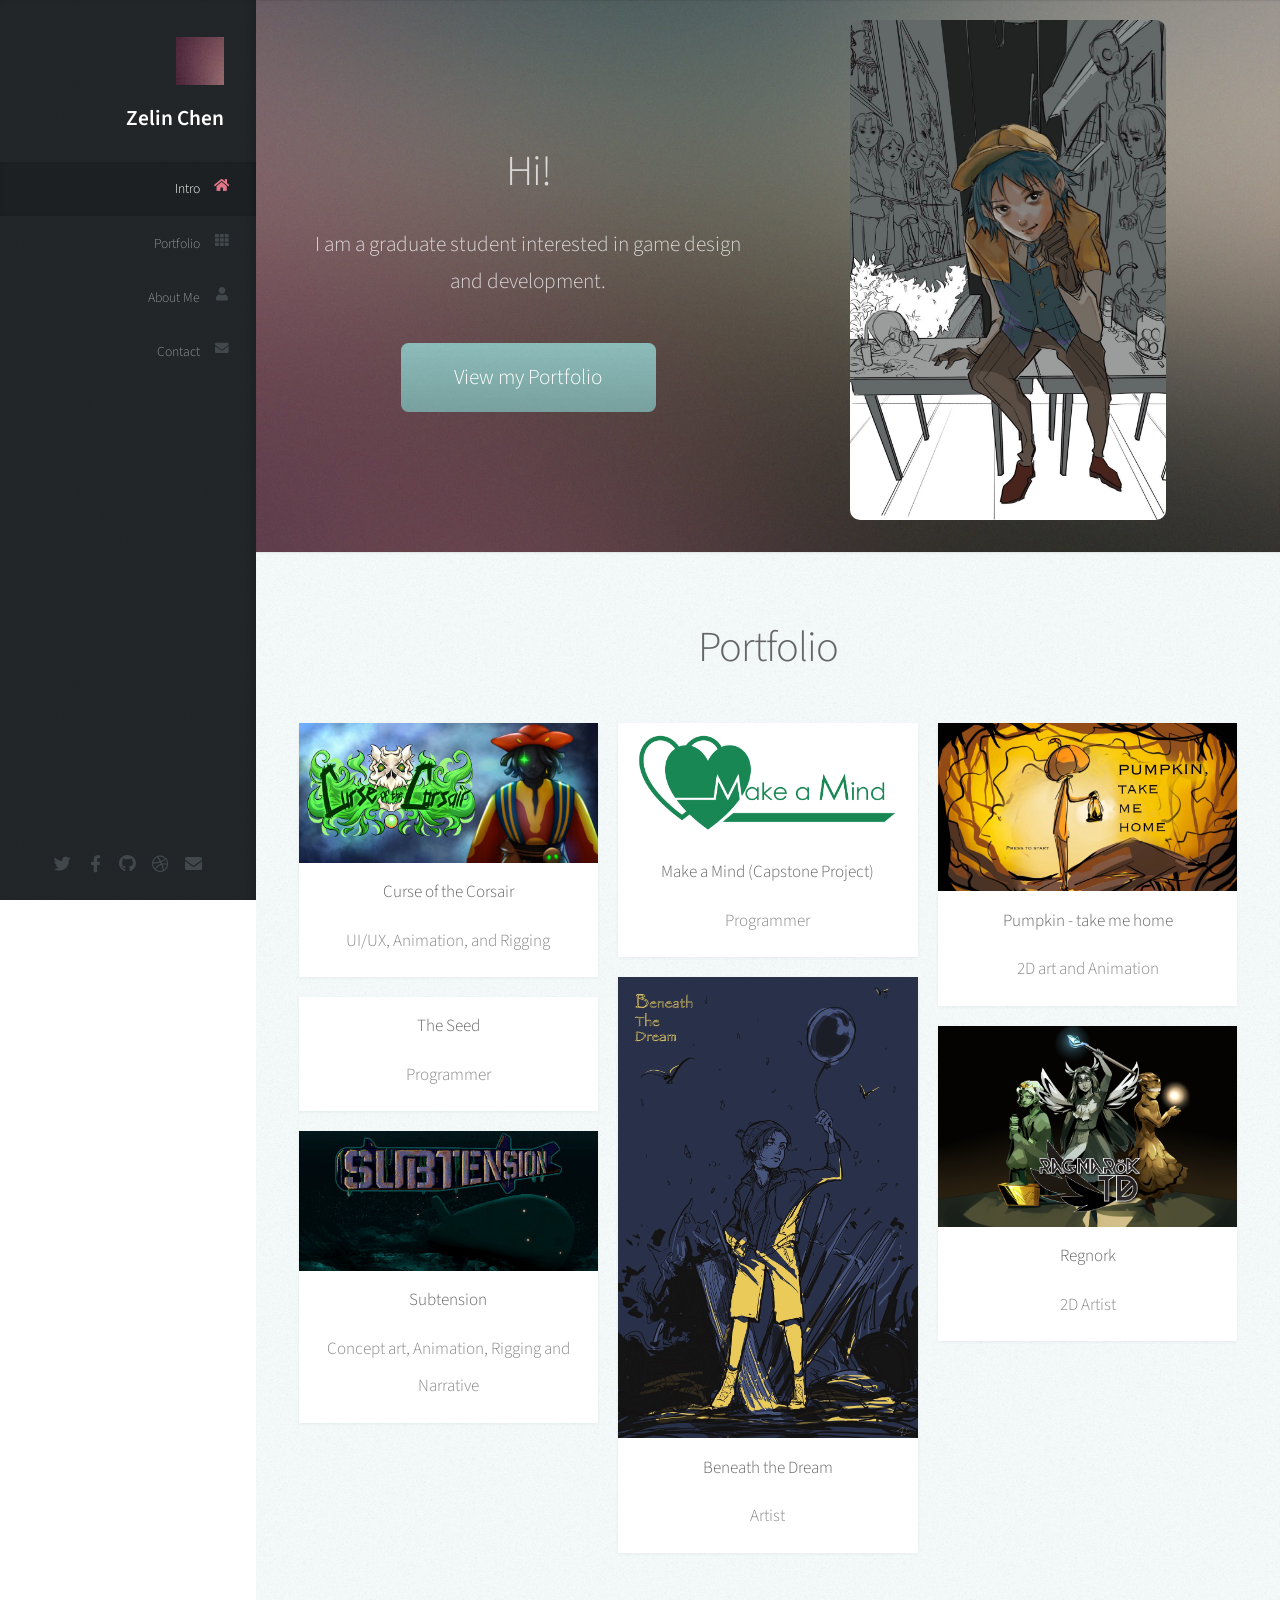
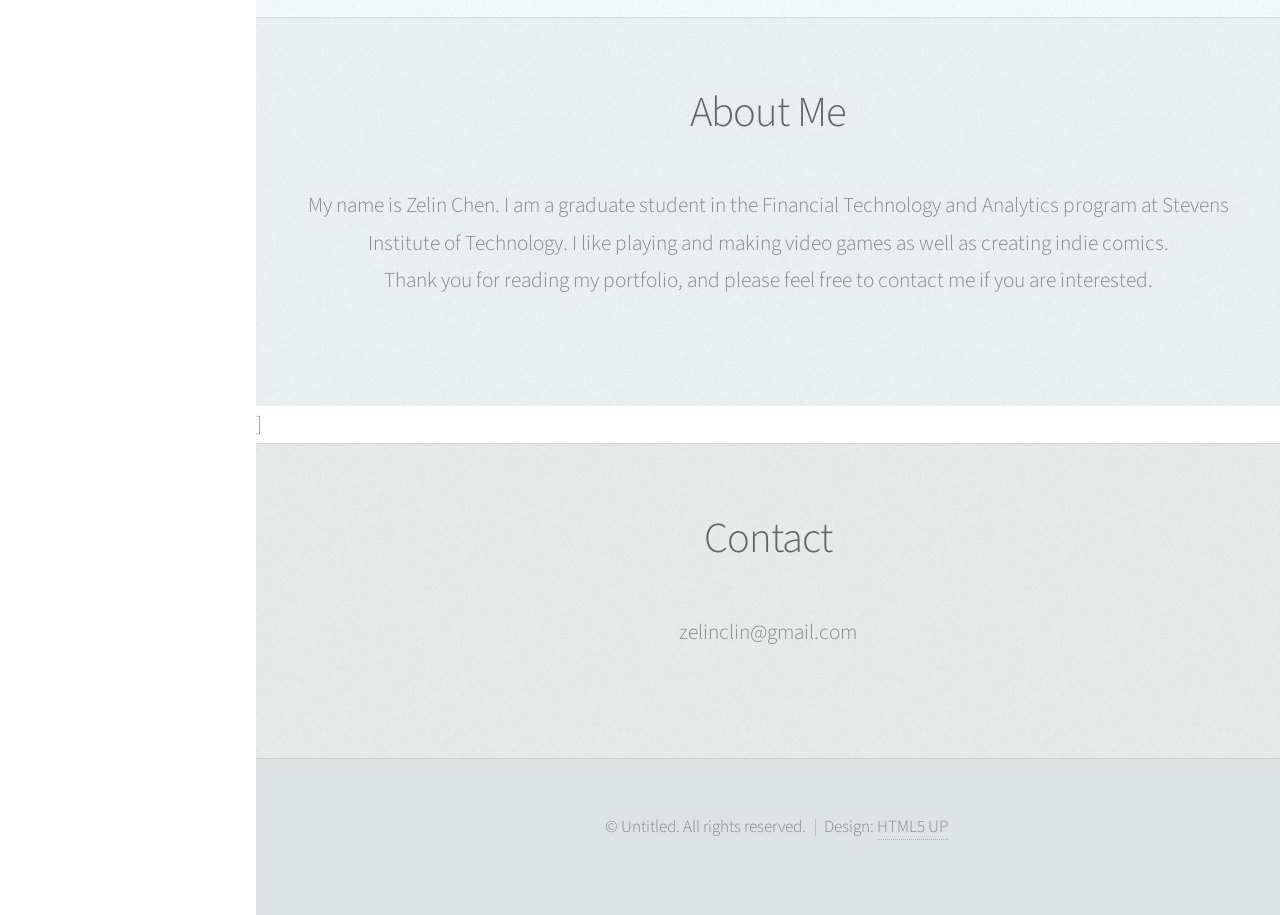
==== index.html @ a6e6b9f6 "update" ====
<!DOCTYPE HTML>
<!--
	Prologue by HTML5 UP
	html5up.net | @ajlkn
	Free for personal and commercial use under the CCA 3.0 license (html5up.net/license)
-->
<html>
	<head>
		<title>Zelin Chen Portfolio</title>
		<meta charset="utf-8" />
		<meta name="viewport" content="width=device-width, initial-scale=1, user-scalable=no" />
		<link rel="stylesheet" href="assets/css/main.css" />
	</head>
	<body class="is-preload">

		<!-- Header -->
			<div id="header">

				<div class="top">

					<!-- Logo -->
						<div id="logo">
							<span class="image avatar48"><img src="images/avatar.jpg" alt="" /></span>
							<h1 id="title">Zelin Chen</h1>
						</div>

					<!-- Nav -->
						<nav id="nav">
							<ul>
								<li><a href="#top" id="top-link"><span class="icon solid fa-home">Intro</span></a></li>
								<li><a href="#portfolio" id="portfolio-link"><span class="icon solid fa-th">Portfolio</span></a></li>
								<li><a href="#about" id="about-link"><span class="icon solid fa-user">About Me</span></a></li>
								<li><a href="#contact" id="contact-link"><span class="icon solid fa-envelope">Contact</span></a></li>
							</ul>
						</nav>

				</div>

				<div class="bottom">

					<!-- Social Icons -->
						<ul class="icons">
							<li><a href="#" class="icon brands fa-twitter"><span class="label">Twitter</span></a></li>
							<li><a href="#" class="icon brands fa-facebook-f"><span class="label">Facebook</span></a></li>
							<li><a href="#" class="icon brands fa-github"><span class="label">Github</span></a></li>
							<li><a href="#" class="icon brands fa-dribbble"><span class="label">Dribbble</span></a></li>
							<li><a href="#" class="icon solid fa-envelope"><span class="label">Email</span></a></li>
						</ul>

				</div>

			</div>

		<!-- Main -->
			<div id="main">

				<!-- Intro -->
				<section id="top" class="one dark cover" style="padding: 20px 0;">
					<div class="container" style="display: flex; align-items: center; gap: 20px;">
						<!-- Introduction Text -->
						<div style="flex: 1;">
							<header>
								<h2 class="alt">Hi! </h2>
								<p>I am a graduate student interested in game design and development.</p>
							</header>
							<footer>
								<a href="#portfolio" class="button scrolly">View my Portfolio</a>
							</footer>
						</div>
				
						<!-- Image Section -->
						<div style="flex: 1; text-align: center;">
							<img src="images/banner3.jpg" alt="Introduction Photo" style="max-height: 500px; width: auto; border-radius: 10px;" />
						</div>
					</div>
				</section>
				
				<!-- Portfolio -->
					<section id="portfolio" class="two">
						<div class="container">

							<header>
								<h2>Portfolio</h2>
							</header>

							<div class="row">
								<div class="col-4 col-12-mobile">
									<article class="item">
										<a href="project1.html" class="image fit"><img src="images/project1.jpg" alt="Curse of the Corsair" /></a>
										<header>
											<h3>Curse of the Corsair</h3>
											<p>UI/UX, Animation, and Rigging</p>
										</header>
									</article>
									<article class="item">
										<a href="project2.html" class="image fit"><img src="images/project2.png" alt="" /></a>
										<header>
											<h3>The Seed</h3>
											<p>Programmer</p>
										</header>
									</article>
									<article class="item">
										<a href="project3.html" class="image fit"><img src="images/project4.jpg" alt="" /></a>
										<header>
											<h3>Subtension</h3>
											<p>Concept art, Animation, Rigging and Narrative</p>
										</header>
									</article>
								</div>
								<div class="col-4 col-12-mobile">
									<article class="item">
										<a href="project4.html" class="image fit"><img src="images/project3.png" alt="" /></a>
										<header>
											<h3>Make a Mind (Capstone Project)</h3>
											<p>Programmer</p>
										</header>
									</article>
									<article class="item">
										<a href="project5.html" class="image fit"><img src="images/project7.jpg" alt="Curse of the Corsair" /></a>
										<header>
											<h3>Beneath the Dream</h3>
											<p>Artist</p>
										</header>
									</article>
								</div>
								<div class="col-4 col-12-mobile">
									<article class="item">
										<a href="project6.html" class="image fit"><img src="images/project6.jpg" alt="" /></a>
										<header>
											<h3>Pumpkin - take me home</h3>
											<p>2D art and Animation</p>
										</header>
									</article>
									<article class="item">
										<a href="project7.html" class="image fit"><img src="images/project5.png" alt="" /></a>
										<header>
											<h3>Regnork</h3>
											<p>2D Artist</p>
										</header>
									</article>
								</div>
							</div>

						</div>
					</section>

				<!-- About Me -->
					<section id="about" class="three">
						<div class="container">

							<header>
								<h2>About Me</h2>
							</header>

							<p>My name is Zelin Chen. I am a graduate student in the 
								Financial Technology and Analytics program at Stevens 
								Institute of Technology. I like playing and making 
								video games as well as creating indie comics. <br />Thank 
								you for reading my portfolio, and please feel free to 
								contact me if you are interested.</p>

						</div>
					</section>
]
				<!-- Contact -->
					<section id="contact" class="four">
						<div class="container">

							<header>
								<h2>Contact</h2>
							</header>

							<p>zelinclin@gmail.com</p>
							</form>

						</div>
					</section>

			</div>

		<!-- Footer -->
			<div id="footer">

				<!-- Copyright -->
					<ul class="copyright">
						<li>&copy; Untitled. All rights reserved.</li><li>Design: <a href="http://html5up.net">HTML5 UP</a></li>
					</ul>

			</div>

		<!-- Scripts -->
			<script src="assets/js/jquery.min.js"></script>
			<script src="assets/js/jquery.scrolly.min.js"></script>
			<script src="assets/js/jquery.scrollex.min.js"></script>
			<script src="assets/js/browser.min.js"></script>
			<script src="assets/js/breakpoints.min.js"></script>
			<script src="assets/js/util.js"></script>
			<script src="assets/js/main.js"></script>

	</body>
</html>
---- assets/css/main.css ----
@import url("fontawesome-all.min.css");
@import url("https://fonts.googleapis.com/css?family=Source+Sans+Pro:300,300italic,400,600");

/*
	Prologue by HTML5 UP
	html5up.net | @ajlkn
	Free for personal and commercial use under the CCA 3.0 license (html5up.net/license)
*/

html, body, div, span, applet, object,
iframe, h1, h2, h3, h4, h5, h6, p, blockquote,
pre, a, abbr, acronym, address, big, cite,
code, del, dfn, em, img, ins, kbd, q, s, samp,
small, strike, strong, sub, sup, tt, var, b,
u, i, center, dl, dt, dd, ol, ul, li, fieldset,
form, label, legend, table, caption, tbody,
tfoot, thead, tr, th, td, article, aside,
canvas, details, embed, figure, figcaption,
footer, header, hgroup, menu, nav, output, ruby,
section, summary, time, mark, audio, video {
	margin: 0;
	padding: 0;
	border: 0;
	font-size: 100%;
	font: inherit;
	vertical-align: baseline;}

article, aside, details, figcaption, figure,
footer, header, hgroup, menu, nav, section {
	display: block;}

body {
	line-height: 1;
}

ol, ul {
	list-style: none;
}

blockquote, q {
	quotes: none;
}

	blockquote:before, blockquote:after, q:before, q:after {
		content: '';
		content: none;
	}

table {
	border-collapse: collapse;
	border-spacing: 0;
}

body {
	-webkit-text-size-adjust: none;
}

mark {
	background-color: transparent;
	color: inherit;
}

input::-moz-focus-inner {
	border: 0;
	padding: 0;
}

input, select, textarea {
	-moz-appearance: none;
	-webkit-appearance: none;
	-ms-appearance: none;
	appearance: none;
}

/* Basic */

	html {
		box-sizing: border-box;
	}

	*, *:before, *:after {
		box-sizing: inherit;
	}

	body {
		background: #fff;
		font-family: 'Source Sans Pro', sans-serif;
		font-size: 19pt;
		font-weight: 300;
		line-height: 1.75em;
		color: #888;
	}

		body.is-preload *, body.is-preload *:before, body.is-preload *:after {
			-moz-animation: none !important;
			-webkit-animation: none !important;
			-ms-animation: none !important;
			animation: none !important;
			-moz-transition: none !important;
			-webkit-transition: none !important;
			-ms-transition: none !important;
			transition: none !important;
		}

	input, textarea, select {
		font-family: 'Source Sans Pro', sans-serif;
		font-size: 19pt;
		font-weight: 300;
		line-height: 1.75em;
		color: #888;
	}

	h1, h2, h3, h4, h5, h6 {
		font-weight: 300;
		color: #666;
		line-height: 1.5em;
	}

	h1 a, h2 a, h3 a, h4 a, h5 a, h6 a {
		color: inherit;
		text-decoration: none;
	}

		h1 a strong, h2 a strong, h3 a strong, h4 a strong, h5 a strong, h6 a strong {
			color: #333;
		}

	h2 {
		font-size: 2em;
		letter-spacing: -1px;
	}

		h2.alt {
			color: #888;
		}

			h2.alt strong {
				color: #666;
			}

	h3 {
		font-size: 1.5em;
	}

	header {
		margin: 0 0 2em 0;
	}

		header > p {
			margin: 1em 0 0 0;
		}

	footer {
		margin: 2em 0 0 0;
	}

	strong, b {
		font-weight: 300;
		color: #666;
	}

	em, i {
		font-style: italic;
	}

	a {
		text-decoration: none;
		color: inherit;
		border-bottom: dotted 1px rgba(128, 128, 128, 0.5);
		-moz-transition: color 0.35s ease-in-out, border-bottom-color 0.35s ease-in-out;
		-webkit-transition: color 0.35s ease-in-out, border-bottom-color 0.35s ease-in-out;
		-ms-transition: color 0.35s ease-in-out, border-bottom-color 0.35s ease-in-out;
		transition: color 0.35s ease-in-out, border-bottom-color 0.35s ease-in-out;
		outline: 0;
	}

		a:hover {
			color: #E27689;
			border-bottom-color: rgba(255, 255, 255, 0);
		}

	sub {
		position: relative;
		top: 0.5em;
		font-size: 0.8em;
	}

	sup {
		position: relative;
		top: -0.5em;
		font-size: 0.8em;
	}

	hr {
		border: 0;
		border-top: solid 1px #ddd;
	}

	blockquote {
		border-left: solid 0.5em #ddd;
		padding: 1em 0 1em 2em;
		font-style: italic;
	}

	p, ul, ol, dl, table {
		margin-bottom: 2em;
	}

	br.clear {
		clear: both;
	}

/* Container */

	.container {
		margin: 0 auto;
		max-width: 100%;
		width: 1400px;
	}

		@media screen and (min-width: 961px) and (max-width: 1880px) {

			.container {
				width: 1200px;
			}

		}

		@media screen and (min-width: 961px) and (max-width: 1620px) {

			.container {
				width: 960px;
			}

		}

		@media screen and (min-width: 961px) and (max-width: 1320px) {

			.container {
				width: 100%;
			}

		}

		@media screen and (max-width: 960px) {

			.container {
				width: 100%;
			}

		}

		@media screen and (max-width: 736px) {

			.container {
				width: 100%;
			}

		}

/* Row */

	.row {
		display: flex;
		flex-wrap: wrap;
		box-sizing: border-box;
		align-items: stretch;
	}

		.row > * {
			box-sizing: border-box;
		}

		.row.gtr-uniform > * > :last-child {
			margin-bottom: 0;
		}

		.row.aln-left {
			justify-content: flex-start;
		}

		.row.aln-center {
			justify-content: center;
		}

		.row.aln-right {
			justify-content: flex-end;
		}

		.row.aln-top {
			align-items: flex-start;
		}

		.row.aln-middle {
			align-items: center;
		}

		.row.aln-bottom {
			align-items: flex-end;
		}

		.row > .imp {
			order: -1;
		}

		.row > .col-1 {
			width: 8.33333%;
		}

		.row > .off-1 {
			margin-left: 8.33333%;
		}

		.row > .col-2 {
			width: 16.66667%;
		}

		.row > .off-2 {
			margin-left: 16.66667%;
		}

		.row > .col-3 {
			width: 25%;
		}

		.row > .off-3 {
			margin-left: 25%;
		}

		.row > .col-4 {
			width: 33.33333%;
		}

		.row > .off-4 {
			margin-left: 33.33333%;
		}

		.row > .col-5 {
			width: 41.66667%;
		}

		.row > .off-5 {
			margin-left: 41.66667%;
		}

		.row > .col-6 {
			width: 50%;
		}

		.row > .off-6 {
			margin-left: 50%;
		}

		.row > .col-7 {
			width: 58.33333%;
		}

		.row > .off-7 {
			margin-left: 58.33333%;
		}

		.row > .col-8 {
			width: 66.66667%;
		}

		.row > .off-8 {
			margin-left: 66.66667%;
		}

		.row > .col-9 {
			width: 75%;
		}

		.row > .off-9 {
			margin-left: 75%;
		}

		.row > .col-10 {
			width: 83.33333%;
		}

		.row > .off-10 {
			margin-left: 83.33333%;
		}

		.row > .col-11 {
			width: 91.66667%;
		}

		.row > .off-11 {
			margin-left: 91.66667%;
		}

		.row > .col-12 {
			width: 100%;
		}

		.row > .off-12 {
			margin-left: 100%;
		}

		.row.gtr-0 {
			margin-top: 0px;
			margin-left: 0px;
		}

			.row.gtr-0 > * {
				padding: 0px 0 0 0px;
			}

			.row.gtr-0.gtr-uniform {
				margin-top: 0px;
			}

				.row.gtr-0.gtr-uniform > * {
					padding-top: 0px;
				}

		.row.gtr-25 {
			margin-top: -10px;
			margin-left: -10px;
		}

			.row.gtr-25 > * {
				padding: 10px 0 0 10px;
			}

			.row.gtr-25.gtr-uniform {
				margin-top: -10px;
			}

				.row.gtr-25.gtr-uniform > * {
					padding-top: 10px;
				}

		.row.gtr-50 {
			margin-top: -20px;
			margin-left: -20px;
		}

			.row.gtr-50 > * {
				padding: 20px 0 0 20px;
			}

			.row.gtr-50.gtr-uniform {
				margin-top: -20px;
			}

				.row.gtr-50.gtr-uniform > * {
					padding-top: 20px;
				}

		.row {
			margin-top: -40px;
			margin-left: -40px;
		}

			.row > * {
				padding: 40px 0 0 40px;
			}

			.row.gtr-uniform {
				margin-top: -40px;
			}

				.row.gtr-uniform > * {
					padding-top: 40px;
				}

		.row.gtr-150 {
			margin-top: -60px;
			margin-left: -60px;
		}

			.row.gtr-150 > * {
				padding: 60px 0 0 60px;
			}

			.row.gtr-150.gtr-uniform {
				margin-top: -60px;
			}

				.row.gtr-150.gtr-uniform > * {
					padding-top: 60px;
				}

		.row.gtr-200 {
			margin-top: -80px;
			margin-left: -80px;
		}

			.row.gtr-200 > * {
				padding: 80px 0 0 80px;
			}

			.row.gtr-200.gtr-uniform {
				margin-top: -80px;
			}

				.row.gtr-200.gtr-uniform > * {
					padding-top: 80px;
				}

		@media screen and (min-width: 961px) and (max-width: 1880px) {

			.row {
				display: flex;
				flex-wrap: wrap;
				box-sizing: border-box;
				align-items: stretch;
			}

				.row > * {
					box-sizing: border-box;
				}

				.row.gtr-uniform > * > :last-child {
					margin-bottom: 0;
				}

				.row.aln-left {
					justify-content: flex-start;
				}

				.row.aln-center {
					justify-content: center;
				}

				.row.aln-right {
					justify-content: flex-end;
				}

				.row.aln-top {
					align-items: flex-start;
				}

				.row.aln-middle {
					align-items: center;
				}

				.row.aln-bottom {
					align-items: flex-end;
				}

				.row > .imp-wide {
					order: -1;
				}

				.row > .col-1-wide {
					width: 8.33333%;
				}

				.row > .off-1-wide {
					margin-left: 8.33333%;
				}

				.row > .col-2-wide {
					width: 16.66667%;
				}

				.row > .off-2-wide {
					margin-left: 16.66667%;
				}

				.row > .col-3-wide {
					width: 25%;
				}

				.row > .off-3-wide {
					margin-left: 25%;
				}

				.row > .col-4-wide {
					width: 33.33333%;
				}

				.row > .off-4-wide {
					margin-left: 33.33333%;
				}

				.row > .col-5-wide {
					width: 41.66667%;
				}

				.row > .off-5-wide {
					margin-left: 41.66667%;
				}

				.row > .col-6-wide {
					width: 50%;
				}

				.row > .off-6-wide {
					margin-left: 50%;
				}

				.row > .col-7-wide {
					width: 58.33333%;
				}

				.row > .off-7-wide {
					margin-left: 58.33333%;
				}

				.row > .col-8-wide {
					width: 66.66667%;
				}

				.row > .off-8-wide {
					margin-left: 66.66667%;
				}

				.row > .col-9-wide {
					width: 75%;
				}

				.row > .off-9-wide {
					margin-left: 75%;
				}

				.row > .col-10-wide {
					width: 83.33333%;
				}

				.row > .off-10-wide {
					margin-left: 83.33333%;
				}

				.row > .col-11-wide {
					width: 91.66667%;
				}

				.row > .off-11-wide {
					margin-left: 91.66667%;
				}

				.row > .col-12-wide {
					width: 100%;
				}

				.row > .off-12-wide {
					margin-left: 100%;
				}

				.row.gtr-0 {
					margin-top: 0px;
					margin-left: 0px;
				}

					.row.gtr-0 > * {
						padding: 0px 0 0 0px;
					}

					.row.gtr-0.gtr-uniform {
						margin-top: 0px;
					}

						.row.gtr-0.gtr-uniform > * {
							padding-top: 0px;
						}

				.row.gtr-25 {
					margin-top: -10px;
					margin-left: -10px;
				}

					.row.gtr-25 > * {
						padding: 10px 0 0 10px;
					}

					.row.gtr-25.gtr-uniform {
						margin-top: -10px;
					}

						.row.gtr-25.gtr-uniform > * {
							padding-top: 10px;
						}

				.row.gtr-50 {
					margin-top: -20px;
					margin-left: -20px;
				}

					.row.gtr-50 > * {
						padding: 20px 0 0 20px;
					}

					.row.gtr-50.gtr-uniform {
						margin-top: -20px;
					}

						.row.gtr-50.gtr-uniform > * {
							padding-top: 20px;
						}

				.row {
					margin-top: -40px;
					margin-left: -40px;
				}

					.row > * {
						padding: 40px 0 0 40px;
					}

					.row.gtr-uniform {
						margin-top: -40px;
					}

						.row.gtr-uniform > * {
							padding-top: 40px;
						}

				.row.gtr-150 {
					margin-top: -60px;
					margin-left: -60px;
				}

					.row.gtr-150 > * {
						padding: 60px 0 0 60px;
					}

					.row.gtr-150.gtr-uniform {
						margin-top: -60px;
					}

						.row.gtr-150.gtr-uniform > * {
							padding-top: 60px;
						}

				.row.gtr-200 {
					margin-top: -80px;
					margin-left: -80px;
				}

					.row.gtr-200 > * {
						padding: 80px 0 0 80px;
					}

					.row.gtr-200.gtr-uniform {
						margin-top: -80px;
					}

						.row.gtr-200.gtr-uniform > * {
							padding-top: 80px;
						}

		}

		@media screen and (min-width: 961px) and (max-width: 1620px) {

			.row {
				display: flex;
				flex-wrap: wrap;
				box-sizing: border-box;
				align-items: stretch;
			}

				.row > * {
					box-sizing: border-box;
				}

				.row.gtr-uniform > * > :last-child {
					margin-bottom: 0;
				}

				.row.aln-left {
					justify-content: flex-start;
				}

				.row.aln-center {
					justify-content: center;
				}

				.row.aln-right {
					justify-content: flex-end;
				}

				.row.aln-top {
					align-items: flex-start;
				}

				.row.aln-middle {
					align-items: center;
				}

				.row.aln-bottom {
					align-items: flex-end;
				}

				.row > .imp-normal {
					order: -1;
				}

				.row > .col-1-normal {
					width: 8.33333%;
				}

				.row > .off-1-normal {
					margin-left: 8.33333%;
				}

				.row > .col-2-normal {
					width: 16.66667%;
				}

				.row > .off-2-normal {
					margin-left: 16.66667%;
				}

				.row > .col-3-normal {
					width: 25%;
				}

				.row > .off-3-normal {
					margin-left: 25%;
				}

				.row > .col-4-normal {
					width: 33.33333%;
				}

				.row > .off-4-normal {
					margin-left: 33.33333%;
				}

				.row > .col-5-normal {
					width: 41.66667%;
				}

				.row > .off-5-normal {
					margin-left: 41.66667%;
				}

				.row > .col-6-normal {
					width: 50%;
				}

				.row > .off-6-normal {
					margin-left: 50%;
				}

				.row > .col-7-normal {
					width: 58.33333%;
				}

				.row > .off-7-normal {
					margin-left: 58.33333%;
				}

				.row > .col-8-normal {
					width: 66.66667%;
				}

				.row > .off-8-normal {
					margin-left: 66.66667%;
				}

				.row > .col-9-normal {
					width: 75%;
				}

				.row > .off-9-normal {
					margin-left: 75%;
				}

				.row > .col-10-normal {
					width: 83.33333%;
				}

				.row > .off-10-normal {
					margin-left: 83.33333%;
				}

				.row > .col-11-normal {
					width: 91.66667%;
				}

				.row > .off-11-normal {
					margin-left: 91.66667%;
				}

				.row > .col-12-normal {
					width: 100%;
				}

				.row > .off-12-normal {
					margin-left: 100%;
				}

				.row.gtr-0 {
					margin-top: 0px;
					margin-left: 0px;
				}

					.row.gtr-0 > * {
						padding: 0px 0 0 0px;
					}

					.row.gtr-0.gtr-uniform {
						margin-top: 0px;
					}

						.row.gtr-0.gtr-uniform > * {
							padding-top: 0px;
						}

				.row.gtr-25 {
					margin-top: -10px;
					margin-left: -10px;
				}

					.row.gtr-25 > * {
						padding: 10px 0 0 10px;
					}

					.row.gtr-25.gtr-uniform {
						margin-top: -10px;
					}

						.row.gtr-25.gtr-uniform > * {
							padding-top: 10px;
						}

				.row.gtr-50 {
					margin-top: -20px;
					margin-left: -20px;
				}

					.row.gtr-50 > * {
						padding: 20px 0 0 20px;
					}

					.row.gtr-50.gtr-uniform {
						margin-top: -20px;
					}

						.row.gtr-50.gtr-uniform > * {
							padding-top: 20px;
						}

				.row {
					margin-top: -40px;
					margin-left: -40px;
				}

					.row > * {
						padding: 40px 0 0 40px;
					}

					.row.gtr-uniform {
						margin-top: -40px;
					}

						.row.gtr-uniform > * {
							padding-top: 40px;
						}

				.row.gtr-150 {
					margin-top: -60px;
					margin-left: -60px;
				}

					.row.gtr-150 > * {
						padding: 60px 0 0 60px;
					}

					.row.gtr-150.gtr-uniform {
						margin-top: -60px;
					}

						.row.gtr-150.gtr-uniform > * {
							padding-top: 60px;
						}

				.row.gtr-200 {
					margin-top: -80px;
					margin-left: -80px;
				}

					.row.gtr-200 > * {
						padding: 80px 0 0 80px;
					}

					.row.gtr-200.gtr-uniform {
						margin-top: -80px;
					}

						.row.gtr-200.gtr-uniform > * {
							padding-top: 80px;
						}

		}

		@media screen and (min-width: 961px) and (max-width: 1320px) {

			.row {
				display: flex;
				flex-wrap: wrap;
				box-sizing: border-box;
				align-items: stretch;
			}

				.row > * {
					box-sizing: border-box;
				}

				.row.gtr-uniform > * > :last-child {
					margin-bottom: 0;
				}

				.row.aln-left {
					justify-content: flex-start;
				}

				.row.aln-center {
					justify-content: center;
				}

				.row.aln-right {
					justify-content: flex-end;
				}

				.row.aln-top {
					align-items: flex-start;
				}

				.row.aln-middle {
					align-items: center;
				}

				.row.aln-bottom {
					align-items: flex-end;
				}

				.row > .imp-narrow {
					order: -1;
				}

				.row > .col-1-narrow {
					width: 8.33333%;
				}

				.row > .off-1-narrow {
					margin-left: 8.33333%;
				}

				.row > .col-2-narrow {
					width: 16.66667%;
				}

				.row > .off-2-narrow {
					margin-left: 16.66667%;
				}

				.row > .col-3-narrow {
					width: 25%;
				}

				.row > .off-3-narrow {
					margin-left: 25%;
				}

				.row > .col-4-narrow {
					width: 33.33333%;
				}

				.row > .off-4-narrow {
					margin-left: 33.33333%;
				}

				.row > .col-5-narrow {
					width: 41.66667%;
				}

				.row > .off-5-narrow {
					margin-left: 41.66667%;
				}

				.row > .col-6-narrow {
					width: 50%;
				}

				.row > .off-6-narrow {
					margin-left: 50%;
				}

				.row > .col-7-narrow {
					width: 58.33333%;
				}

				.row > .off-7-narrow {
					margin-left: 58.33333%;
				}

				.row > .col-8-narrow {
					width: 66.66667%;
				}

				.row > .off-8-narrow {
					margin-left: 66.66667%;
				}

				.row > .col-9-narrow {
					width: 75%;
				}

				.row > .off-9-narrow {
					margin-left: 75%;
				}

				.row > .col-10-narrow {
					width: 83.33333%;
				}

				.row > .off-10-narrow {
					margin-left: 83.33333%;
				}

				.row > .col-11-narrow {
					width: 91.66667%;
				}

				.row > .off-11-narrow {
					margin-left: 91.66667%;
				}

				.row > .col-12-narrow {
					width: 100%;
				}

				.row > .off-12-narrow {
					margin-left: 100%;
				}

				.row.gtr-0 {
					margin-top: 0px;
					margin-left: 0px;
				}

					.row.gtr-0 > * {
						padding: 0px 0 0 0px;
					}

					.row.gtr-0.gtr-uniform {
						margin-top: 0px;
					}

						.row.gtr-0.gtr-uniform > * {
							padding-top: 0px;
						}

				.row.gtr-25 {
					margin-top: -5px;
					margin-left: -5px;
				}

					.row.gtr-25 > * {
						padding: 5px 0 0 5px;
					}

					.row.gtr-25.gtr-uniform {
						margin-top: -5px;
					}

						.row.gtr-25.gtr-uniform > * {
							padding-top: 5px;
						}

				.row.gtr-50 {
					margin-top: -10px;
					margin-left: -10px;
				}

					.row.gtr-50 > * {
						padding: 10px 0 0 10px;
					}

					.row.gtr-50.gtr-uniform {
						margin-top: -10px;
					}

						.row.gtr-50.gtr-uniform > * {
							padding-top: 10px;
						}

				.row {
					margin-top: -20px;
					margin-left: -20px;
				}

					.row > * {
						padding: 20px 0 0 20px;
					}

					.row.gtr-uniform {
						margin-top: -20px;
					}

						.row.gtr-uniform > * {
							padding-top: 20px;
						}

				.row.gtr-150 {
					margin-top: -30px;
					margin-left: -30px;
				}

					.row.gtr-150 > * {
						padding: 30px 0 0 30px;
					}

					.row.gtr-150.gtr-uniform {
						margin-top: -30px;
					}

						.row.gtr-150.gtr-uniform > * {
							padding-top: 30px;
						}

				.row.gtr-200 {
					margin-top: -40px;
					margin-left: -40px;
				}

					.row.gtr-200 > * {
						padding: 40px 0 0 40px;
					}

					.row.gtr-200.gtr-uniform {
						margin-top: -40px;
					}

						.row.gtr-200.gtr-uniform > * {
							padding-top: 40px;
						}

		}

		@media screen and (max-width: 960px) {

			.row {
				display: flex;
				flex-wrap: wrap;
				box-sizing: border-box;
				align-items: stretch;
			}

				.row > * {
					box-sizing: border-box;
				}

				.row.gtr-uniform > * > :last-child {
					margin-bottom: 0;
				}

				.row.aln-left {
					justify-content: flex-start;
				}

				.row.aln-center {
					justify-content: center;
				}

				.row.aln-right {
					justify-content: flex-end;
				}

				.row.aln-top {
					align-items: flex-start;
				}

				.row.aln-middle {
					align-items: center;
				}

				.row.aln-bottom {
					align-items: flex-end;
				}

				.row > .imp-narrower {
					order: -1;
				}

				.row > .col-1-narrower {
					width: 8.33333%;
				}

				.row > .off-1-narrower {
					margin-left: 8.33333%;
				}

				.row > .col-2-narrower {
					width: 16.66667%;
				}

				.row > .off-2-narrower {
					margin-left: 16.66667%;
				}

				.row > .col-3-narrower {
					width: 25%;
				}

				.row > .off-3-narrower {
					margin-left: 25%;
				}

				.row > .col-4-narrower {
					width: 33.33333%;
				}

				.row > .off-4-narrower {
					margin-left: 33.33333%;
				}

				.row > .col-5-narrower {
					width: 41.66667%;
				}

				.row > .off-5-narrower {
					margin-left: 41.66667%;
				}

				.row > .col-6-narrower {
					width: 50%;
				}

				.row > .off-6-narrower {
					margin-left: 50%;
				}

				.row > .col-7-narrower {
					width: 58.33333%;
				}

				.row > .off-7-narrower {
					margin-left: 58.33333%;
				}

				.row > .col-8-narrower {
					width: 66.66667%;
				}

				.row > .off-8-narrower {
					margin-left: 66.66667%;
				}

				.row > .col-9-narrower {
					width: 75%;
				}

				.row > .off-9-narrower {
					margin-left: 75%;
				}

				.row > .col-10-narrower {
					width: 83.33333%;
				}

				.row > .off-10-narrower {
					margin-left: 83.33333%;
				}

				.row > .col-11-narrower {
					width: 91.66667%;
				}

				.row > .off-11-narrower {
					margin-left: 91.66667%;
				}

				.row > .col-12-narrower {
					width: 100%;
				}

				.row > .off-12-narrower {
					margin-left: 100%;
				}

				.row.gtr-0 {
					margin-top: 0px;
					margin-left: 0px;
				}

					.row.gtr-0 > * {
						padding: 0px 0 0 0px;
					}

					.row.gtr-0.gtr-uniform {
						margin-top: 0px;
					}

						.row.gtr-0.gtr-uniform > * {
							padding-top: 0px;
						}

				.row.gtr-25 {
					margin-top: -5px;
					margin-left: -5px;
				}

					.row.gtr-25 > * {
						padding: 5px 0 0 5px;
					}

					.row.gtr-25.gtr-uniform {
						margin-top: -5px;
					}

						.row.gtr-25.gtr-uniform > * {
							padding-top: 5px;
						}

				.row.gtr-50 {
					margin-top: -10px;
					margin-left: -10px;
				}

					.row.gtr-50 > * {
						padding: 10px 0 0 10px;
					}

					.row.gtr-50.gtr-uniform {
						margin-top: -10px;
					}

						.row.gtr-50.gtr-uniform > * {
							padding-top: 10px;
						}

				.row {
					margin-top: -20px;
					margin-left: -20px;
				}

					.row > * {
						padding: 20px 0 0 20px;
					}

					.row.gtr-uniform {
						margin-top: -20px;
					}

						.row.gtr-uniform > * {
							padding-top: 20px;
						}

				.row.gtr-150 {
					margin-top: -30px;
					margin-left: -30px;
				}

					.row.gtr-150 > * {
						padding: 30px 0 0 30px;
					}

					.row.gtr-150.gtr-uniform {
						margin-top: -30px;
					}

						.row.gtr-150.gtr-uniform > * {
							padding-top: 30px;
						}

				.row.gtr-200 {
					margin-top: -40px;
					margin-left: -40px;
				}

					.row.gtr-200 > * {
						padding: 40px 0 0 40px;
					}

					.row.gtr-200.gtr-uniform {
						margin-top: -40px;
					}

						.row.gtr-200.gtr-uniform > * {
							padding-top: 40px;
						}

		}

		@media screen and (max-width: 736px) {

			.row {
				display: flex;
				flex-wrap: wrap;
				box-sizing: border-box;
				align-items: stretch;
			}

				.row > * {
					box-sizing: border-box;
				}

				.row.gtr-uniform > * > :last-child {
					margin-bottom: 0;
				}

				.row.aln-left {
					justify-content: flex-start;
				}

				.row.aln-center {
					justify-content: center;
				}

				.row.aln-right {
					justify-content: flex-end;
				}

				.row.aln-top {
					align-items: flex-start;
				}

				.row.aln-middle {
					align-items: center;
				}

				.row.aln-bottom {
					align-items: flex-end;
				}

				.row > .imp-mobile {
					order: -1;
				}

				.row > .col-1-mobile {
					width: 8.33333%;
				}

				.row > .off-1-mobile {
					margin-left: 8.33333%;
				}

				.row > .col-2-mobile {
					width: 16.66667%;
				}

				.row > .off-2-mobile {
					margin-left: 16.66667%;
				}

				.row > .col-3-mobile {
					width: 25%;
				}

				.row > .off-3-mobile {
					margin-left: 25%;
				}

				.row > .col-4-mobile {
					width: 33.33333%;
				}

				.row > .off-4-mobile {
					margin-left: 33.33333%;
				}

				.row > .col-5-mobile {
					width: 41.66667%;
				}

				.row > .off-5-mobile {
					margin-left: 41.66667%;
				}

				.row > .col-6-mobile {
					width: 50%;
				}

				.row > .off-6-mobile {
					margin-left: 50%;
				}

				.row > .col-7-mobile {
					width: 58.33333%;
				}

				.row > .off-7-mobile {
					margin-left: 58.33333%;
				}

				.row > .col-8-mobile {
					width: 66.66667%;
				}

				.row > .off-8-mobile {
					margin-left: 66.66667%;
				}

				.row > .col-9-mobile {
					width: 75%;
				}

				.row > .off-9-mobile {
					margin-left: 75%;
				}

				.row > .col-10-mobile {
					width: 83.33333%;
				}

				.row > .off-10-mobile {
					margin-left: 83.33333%;
				}

				.row > .col-11-mobile {
					width: 91.66667%;
				}

				.row > .off-11-mobile {
					margin-left: 91.66667%;
				}

				.row > .col-12-mobile {
					width: 100%;
				}

				.row > .off-12-mobile {
					margin-left: 100%;
				}

				.row.gtr-0 {
					margin-top: 0px;
					margin-left: 0px;
				}

					.row.gtr-0 > * {
						padding: 0px 0 0 0px;
					}

					.row.gtr-0.gtr-uniform {
						margin-top: 0px;
					}

						.row.gtr-0.gtr-uniform > * {
							padding-top: 0px;
						}

				.row.gtr-25 {
					margin-top: -5px;
					margin-left: -5px;
				}

					.row.gtr-25 > * {
						padding: 5px 0 0 5px;
					}

					.row.gtr-25.gtr-uniform {
						margin-top: -5px;
					}

						.row.gtr-25.gtr-uniform > * {
							padding-top: 5px;
						}

				.row.gtr-50 {
					margin-top: -10px;
					margin-left: -10px;
				}

					.row.gtr-50 > * {
						padding: 10px 0 0 10px;
					}

					.row.gtr-50.gtr-uniform {
						margin-top: -10px;
					}

						.row.gtr-50.gtr-uniform > * {
							padding-top: 10px;
						}

				.row {
					margin-top: -20px;
					margin-left: -20px;
				}

					.row > * {
						padding: 20px 0 0 20px;
					}

					.row.gtr-uniform {
						margin-top: -20px;
					}

						.row.gtr-uniform > * {
							padding-top: 20px;
						}

				.row.gtr-150 {
					margin-top: -30px;
					margin-left: -30px;
				}

					.row.gtr-150 > * {
						padding: 30px 0 0 30px;
					}

					.row.gtr-150.gtr-uniform {
						margin-top: -30px;
					}

						.row.gtr-150.gtr-uniform > * {
							padding-top: 30px;
						}

				.row.gtr-200 {
					margin-top: -40px;
					margin-left: -40px;
				}

					.row.gtr-200 > * {
						padding: 40px 0 0 40px;
					}

					.row.gtr-200.gtr-uniform {
						margin-top: -40px;
					}

						.row.gtr-200.gtr-uniform > * {
							padding-top: 40px;
						}

		}

/* Sections/Article */

	section, article {
		margin-bottom: 3em;
	}

		section > :last-child,
		section > .container, section:last-child, article > :last-child,
		article > .container, article:last-child {
			margin-bottom: 0;
		}

		.row > section, .row > article {
			margin-bottom: 0;
		}

/* Image */

	.image {
		display: inline-block;
		border: 0;
	}

		.image img {
			display: block;
			width: 100%;
		}

		.image.avatar48 {
			width: 48px;
			height: 48px;
			background: #f00;
		}

			.image.avatar48 img {
				width: 48px;
				height: 48px;
			}

		.image.fit {
			display: block;
			width: 100%;
		}

		.image.featured {
			display: block;
			width: 100%;
			margin: 0 0 2em 0;
		}

		.image.left {
			float: left;
			margin: 0 2em 2em 0;
		}

		.image.centered {
			display: block;
			margin: 0 0 2em 0;
		}

			.image.centered img {
				margin: 0 auto;
				width: auto;
			}

/* List */

	ul {
		list-style: disc;
		padding-left: 1em;
	}

		ul li {
			padding-left: 0.5em;
		}

	ol {
		list-style: decimal;
		padding-left: 1.25em;
	}

		ol li {
			padding-left: 0.25em;
		}

/* Icons */

	ul.icons {
		cursor: default;
		list-style: none;
		padding-left: 0;
	}

		ul.icons li {
			display: inline-block;
			padding-left: 0;
		}

		ul.icons a {
			display: inline-block;
			width: 2em;
			height: 2em;
			line-height: 2em;
			text-align: center;
			border: 0;
		}

/* Form */

	form label {
		display: block;
		text-align: left;
		margin-bottom: 0.5em;
	}

	form input[type="text"],
	form input[type="email"],
	form input[type="password"],
	form select,
	form textarea {
		position: relative;
		-webkit-appearance: none;
		display: block;
		border: 0;
		outline: 0;
		background: #fff;
		background: rgba(255, 255, 255, 0.75);
		width: 100%;
		border-radius: 0.35em;
		padding: 0.75em 1em 0.75em 1em;
		box-shadow: inset 0 0.1em 0.1em 0 rgba(0, 0, 0, 0.05);
		border: solid 1px rgba(0, 0, 0, 0.15);
		-moz-transition: all 0.35s ease-in-out;
		-webkit-transition: all 0.35s ease-in-out;
		-ms-transition: all 0.35s ease-in-out;
		transition: all 0.35s ease-in-out;
	}

		form input[type="text"]:focus,
		form input[type="email"]:focus,
		form input[type="password"]:focus,
		form select:focus,
		form textarea:focus {
			box-shadow: 0 0 2px 1px #8ebebc;
			background: #fff;
		}

	form input[type="text"],
	form input[type="email"],
	form input[type="password"],
	form select {
		line-height: 1.25em;
	}

	form textarea {
		min-height: 14em;
	}

	form ::-webkit-input-placeholder {
		color: #555 !important;
	}

	form :-moz-placeholder {
		color: #555 !important;
	}

	form ::-moz-placeholder {
		color: #555 !important;
	}

	form :-ms-input-placeholder {
		color: #555 !important;
	}

	form ::-moz-focus-inner {
		border: 0;
	}

/* Table */

	table {
		width: 100%;
		text-align: left;
	}

		table tbody tr:nth-child(2n+2) {
			background: #f4f4f4;
		}

		table td {
			padding: 0.5em 1em 0.5em 1em;
		}

		table th {
			text-align: left;
			padding: 0.5em 1em 0.5em 1em;
			color: #fff;
			background: #222729 url("images/overlay.png");
		}

		table thead {
			background: #444;
			color: #fff;
		}

		table tfoot {
			background: #eee;
		}

/* Button */

	input[type="button"],
	input[type="submit"],
	input[type="reset"],
	button,
	.button {
		position: relative;
		display: inline-block;
		border-radius: 0.35em;
		color: #fff !important;
		text-decoration: none;
		padding: 0.75em 2.5em 0.75em 2.5em;
		background-color: #8ebebc;
		border: 0;
		cursor: pointer;
		background-image: -moz-linear-gradient(top, rgba(0, 0, 0, 0), rgba(0, 0, 0, 0.15)), url("images/overlay.png");
		background-image: -webkit-linear-gradient(top, rgba(0, 0, 0, 0), rgba(0, 0, 0, 0.15)), url("images/overlay.png");
		background-image: -ms-linear-gradient(top, rgba(0, 0, 0, 0), rgba(0, 0, 0, 0.15)), url("images/overlay.png");
		background-image: linear-gradient(top, rgba(0, 0, 0, 0), rgba(0, 0, 0, 0.15)), url("images/overlay.png");
		-moz-transition: background-color 0.35s ease-in-out;
		-webkit-transition: background-color 0.35s ease-in-out;
		-ms-transition: background-color 0.35s ease-in-out;
		transition: background-color 0.35s ease-in-out;
	}

		input[type="button"]:hover,
		input[type="submit"]:hover,
		input[type="reset"]:hover,
		button:hover,
		.button:hover {
			background-color: #9ececc;
		}

		input[type="button"]:active,
		input[type="submit"]:active,
		input[type="reset"]:active,
		button:active,
		.button:active {
			background-color: #7eaeac;
		}

/* Item */

	.item {
		box-shadow: 0 0.05em 0.15em 0 rgba(0, 0, 0, 0.05);
		margin-bottom: 40px;
	}

		.item header {
			background: #fff;
			margin: 0;
			padding: 1em 0 1em 0;
			font-size: 0.8em;
		}

			.item header h3 {
				font-size: 1em;
			}

/* Icons */

	.icon {
		text-decoration: none;
		text-decoration: none;
	}

		.icon:before {
			-moz-osx-font-smoothing: grayscale;
			-webkit-font-smoothing: antialiased;
			display: inline-block;
			font-style: normal;
			font-variant: normal;
			text-rendering: auto;
			line-height: 1;
			text-transform: none !important;
			font-family: 'Font Awesome 5 Free';
			font-weight: 400;
		}

		.icon:before {
			line-height: inherit;
		}

		.icon > .label {
			display: none;
		}

		.icon.solid:before {
			font-weight: 900;
		}

		.icon.brands:before {
			font-family: 'Font Awesome 5 Brands';
		}

/* Header */

	#header {
		display: -moz-flex;
		display: -webkit-flex;
		display: -ms-flex;
		display: flex;
		-moz-flex-direction: column;
		-webkit-flex-direction: column;
		-ms-flex-direction: column;
		flex-direction: column;
		-moz-justify-content: space-between;
		-webkit-justify-content: space-between;
		-ms-justify-content: space-between;
		justify-content: space-between;
		background: #222629 url("images/overlay.png");
		box-shadow: inset -0.25em 0 0.25em 0 rgba(0, 0, 0, 0.1);
		color: #fff;
		height: 100%;
		left: 0;
		overflow-y: auto;
		position: fixed;
		text-align: right;
		top: 0;
		width: 375px;
	}

		#header .top {
			-moz-flex-grow: 1;
			-webkit-flex-grow: 1;
			-ms-flex-grow: 1;
			flex-grow: 1;
		}

		#header .bottom {
			-moz-flex-shrink: 0;
			-webkit-flex-shrink: 0;
			-ms-flex-shrink: 0;
			flex-shrink: 0;
			padding: 1.5em 0 0.75em 0;
		}

			#header .bottom > :last-child {
				margin-bottom: 0;
			}

		#header .icons {
			font-size: 0.8em;
			text-align: center;
		}

			#header .icons a {
				color: #41484c;
				-moz-transition: color 0.35s ease-in-out;
				-webkit-transition: color 0.35s ease-in-out;
				-ms-transition: color 0.35s ease-in-out;
				transition: color 0.35s ease-in-out;
			}

				#header .icons a:hover {
					color: #fff;
				}

	#logo {
		position: relative;
		margin: 1.75em 1.5em 1.5em 1.5em;
		min-height: 48px;
		cursor: default;
	}

		#logo h1 {
			position: relative;
			color: #fff;
			font-weight: 600;
			font-size: 1em;
			line-height: 1em;
		}

		#logo p {
			position: relative;
			display: block;
			font-size: 0.6em;
			color: rgba(255, 255, 255, 0.5);
			line-height: 1.25em;
			margin: 0.5em 0 0 0;
		}

		#logo .image {
			position: absolute;
			left: 0;
			top: 0;
		}

	#nav ul {
		list-style: none;
		padding-left: 0;
		margin-bottom: 0;
	}

		#nav ul li {
			padding-left: 0;
		}

			#nav ul li a {
				display: block;
				padding: 0.5em 1.5em 0.5em 1.5em;
				color: rgba(255, 255, 255, 0.5);
				text-decoration: none;
				outline: 0;
				border: 0;
				-moz-transition: none;
				-webkit-transition: none;
				-ms-transition: none;
				transition: none;
			}

				#nav ul li a span {
					position: relative;
					display: block;
					font-size: 0.8em;
				}

					#nav ul li a span:before {
						position: absolute;
						left: 0;
						color: #41484c;
						text-align: center;
						width: 1.25em;
						line-height: 1.75em;
					}

				#nav ul li a.active {
					background: rgba(0, 0, 0, 0.15);
					box-shadow: inset 0 0 0.25em 0 rgba(0, 0, 0, 0.125);
					color: #fff;
				}

					#nav ul li a.active span:before {
						color: #e27689;
					}

/* Footer */

	#footer {
		margin-left: 375px;
		text-align: center;
		background-color: #dce3e2;
		padding: 3em 0 4em 0;
		box-shadow: inset 0 1px 0 0 rgba(0, 0, 0, 0.05), inset 0 0.1em 0.1em 0 rgba(0, 0, 0, 0.025);
		font-size: 0.8em;
	}

		#footer .copyright {
			cursor: default;
			margin: 0;
		}

			#footer .copyright li {
				display: inline-block;
				line-height: 1em;
				border-left: solid 1px rgba(128, 128, 128, 0.35);
				padding: 0 0 0 0.5em;
				margin: 0 0 0 0.5em;
			}

				#footer .copyright li:first-child {
					border-left: 0;
					padding-left: 0;
					margin-left: 0;
				}

/* Main */

	#main {
		margin-left: 375px;
	}

		#main > section {
			margin: 0;
			overflow: hidden;
			padding: 4em 0;
			box-shadow: inset 0 1px 0 0 rgba(0, 0, 0, 0.05), inset 0 0.1em 0.1em 0 rgba(0, 0, 0, 0.025);
			text-align: center;
			background-image: url("images/overlay.png");
		}

			#main > section.dark {
				color: #ddd;
				color: rgba(255, 255, 255, 0.75);
			}

				#main > section.dark h2, #main > section.dark h3, #main > section.dark h4, #main > section.dark h5, #main > section.dark h6 {
					color: inherit;
				}

				#main > section.dark strong {
					color: #fff;
					border-color: inherit;
				}

				#main > section.dark a {
					color: #fff;
					border-color: inherit;
				}

					#main > section.dark a:hover {
						border-bottom-color: rgba(255, 255, 255, 0);
					}

			#main > section.cover {
				padding: 10em 0;
				background-size: cover;
				background-position: center center;
			}

			#main > section.one {
				background-color: #81918E;
				background-image: url("../../images/banner.jpg");
			}

			#main > section.two {
				background-color: #f5fafa;
			}

			#main > section.three {
				background-color: #ecf1f1;
			}

			#main > section.four {
				background-color: #e8edec;
			}

/* Wide */

	@media screen and (min-width: 961px) and (max-width: 1880px) {

		/* Basic */

			body, input, textarea, select {
				font-size: 17pt;
			}

		/* Header */

			#header {
				width: 300px;
			}

		/* Footer */

			#footer {
				margin-left: 300px;
			}

		/* Main */

			#main {
				margin-left: 300px;
			}

	}

/* Normal */

	@media screen and (min-width: 961px) and (max-width: 1620px) {

		/* Main */

			#main > section {
				padding: 3em 0;
			}

			#main section.cover {
				padding: 5em 0;
			}

	}

/* Narrow */

	@media screen and (min-width: 961px) and (max-width: 1320px) {

		/* Basic */

			body, input, textarea, select {
				font-size: 16pt;
			}

			.container {
				padding: 0 2em 0 2em;
			}

		/* Icons */

			ul.icons li a {
				width: 1.75em;
			}

		/* Item */

			.item {
				margin-bottom: 20px;
			}

		/* Header */

			#header {
				width: 20%;
			}

			#logo .image {
				position: relative;
				margin: 0 0 0.5em 0;
			}

			#nav ul li a {
				font-size: 0.8em;
				padding-top: 0.5em;
				padding-bottom: 0.5em;
			}

				#nav ul li a span {
					padding-right: 2.25em;
				}

					#nav ul li a span:before {
						left: 100%;
						margin-left: -1.25em;
						line-height: 2.25em;
					}

		/* Footer */

			#footer {
				margin-left: 20%;
			}

		/* Main */

			#main {
				margin-left: 20%;
			}

	}

/* Narrower */

	#headerToggle {
		display: none;
	}

	@media screen and (max-width: 960px) {

		/* Basic */

			html, body {
				overflow-x: hidden;
			}

			body, input, textarea, select {
				font-size: 16pt;
			}

			header br {
				display: none;
			}

			.container {
				padding: 0 2em 0 2em;
			}

		/* Item */

			.item {
				margin-bottom: 15px;
			}

		/* Icons */

			ul.icons a {
				width: 1.75em;
				font-size: 1.25em;
			}

		/* Header */

			#header {
				-moz-backface-visibility: hidden;
				-webkit-backface-visibility: hidden;
				-ms-backface-visibility: hidden;
				backface-visibility: hidden;
				-moz-transform: translateX(-275px);
				-webkit-transform: translateX(-275px);
				-ms-transform: translateX(-275px);
				transform: translateX(-275px);
				-moz-transition: -moz-transform 0.5s ease;
				-webkit-transition: -webkit-transform 0.5s ease;
				-ms-transition: -ms-transform 0.5s ease;
				transition: transform 0.5s ease;
				-webkit-overflow-scrolling: touch;
				display: block;
				height: 100%;
				left: 0;
				overflow-y: auto;
				position: fixed;
				top: 0;
				width: 275px;
				z-index: 10002;
				width: 275px;
				background: #222729 url("images/overlay.png");
				box-shadow: inset -0.25em 0 0.25em 0 rgba(0, 0, 0, 0.125);
			}

				#header .top {
					position: relative;
				}

				#header .bottom {
					border-top: solid 1px rgba(255, 255, 255, 0.05);
					box-shadow: 0 -1px 0 0 rgba(0, 0, 0, 0.15);
					padding-top: 2em;
					margin-top: 2em;
					position: relative;
				}

			#logo {
				margin: 1.5em 1.25em 1.25em 1.25em;
			}

			#nav ul li a {
				padding: 0.5em 1.25em 0.5em 1.25em;
			}

			#headerToggle {
				-moz-backface-visibility: hidden;
				-webkit-backface-visibility: hidden;
				-ms-backface-visibility: hidden;
				backface-visibility: hidden;
				-moz-transition: -moz-transform 0.5s ease;
				-webkit-transition: -webkit-transform 0.5s ease;
				-ms-transition: -ms-transform 0.5s ease;
				transition: transform 0.5s ease;
				display: block;
				height: 2.25em;
				left: 0;
				position: fixed;
				top: 0;
				width: 3.25em;
				z-index: 10001;
			}

				#headerToggle .toggle {
					text-decoration: none;
					position: absolute;
					left: 0;
					top: 0;
					width: 100%;
					height: 100%;
					outline: 0;
					border: 0;
				}

					#headerToggle .toggle:before {
						-moz-osx-font-smoothing: grayscale;
						-webkit-font-smoothing: antialiased;
						display: inline-block;
						font-style: normal;
						font-variant: normal;
						text-rendering: auto;
						line-height: 1;
						text-transform: none !important;
						font-family: 'Font Awesome 5 Free';
						font-weight: 900;
					}

					#headerToggle .toggle:before {
						text-decoration: none;
						content: '\f0c9';
						color: #fff;
						font-size: 18px;
						background: rgba(128, 136, 144, 0.5);
						border-radius: 0.35em;
						text-align: center;
						position: absolute;
						left: 0.5em;
						top: 0.5em;
						display: block;
						width: 3.25em;
						height: 2.25em;
						line-height: 2.25em;
					}

			body.header-visible #main {
				-moz-transform: translateX(275px);
				-webkit-transform: translateX(275px);
				-ms-transform: translateX(275px);
				transform: translateX(275px);
			}

			body.header-visible #headerToggle {
				-moz-transform: translateX(275px);
				-webkit-transform: translateX(275px);
				-ms-transform: translateX(275px);
				transform: translateX(275px);
			}

			body.header-visible #header {
				-moz-transform: translateX(0);
				-webkit-transform: translateX(0);
				-ms-transform: translateX(0);
				transform: translateX(0);
			}

		/* Footer */

			#footer {
				margin-left: 0;
			}

		/* Main */

			#main {
				-moz-backface-visibility: hidden;
				-webkit-backface-visibility: hidden;
				-ms-backface-visibility: hidden;
				backface-visibility: hidden;
				-moz-transition: -moz-transform 0.5s ease;
				-webkit-transition: -webkit-transform 0.5s ease;
				-ms-transition: -ms-transform 0.5s ease;
				transition: transform 0.5s ease;
				padding-bottom: 1px;
				margin-left: 0;
			}

				#main > section {
					padding: 3em 0;
				}

				#main section.cover {
					padding: 4em 0;
				}

	}

/* Mobile */

	@media screen and (max-width: 736px) {

		/* Basic */

			body, input, textarea, select {
				font-size: 14pt;
			}

			h2 {
				font-size: 1.5em;
				letter-spacing: 0;
				font-weight: 300;
			}

			.container {
				padding: 0 15px 0 15px;
			}

		/* List */

			ul.icons a {
				width: 2em;
				font-size: 1.25em;
			}

		/* Main */

			#main > section {
				padding: 2em 0;
			}

			#main section.cover {
				padding: 4em 0em;
			}

				#main section.cover header {
					padding: 0 1em;
				}

		/* Footer */

			#footer .copyright li {
				display: block;
				line-height: 1.25em;
				border: 0;
				padding: 0;
				margin: 1em 0 0 0;
			}

				#footer .copyright li:first-child {
					margin-top: 0;
				}

	}
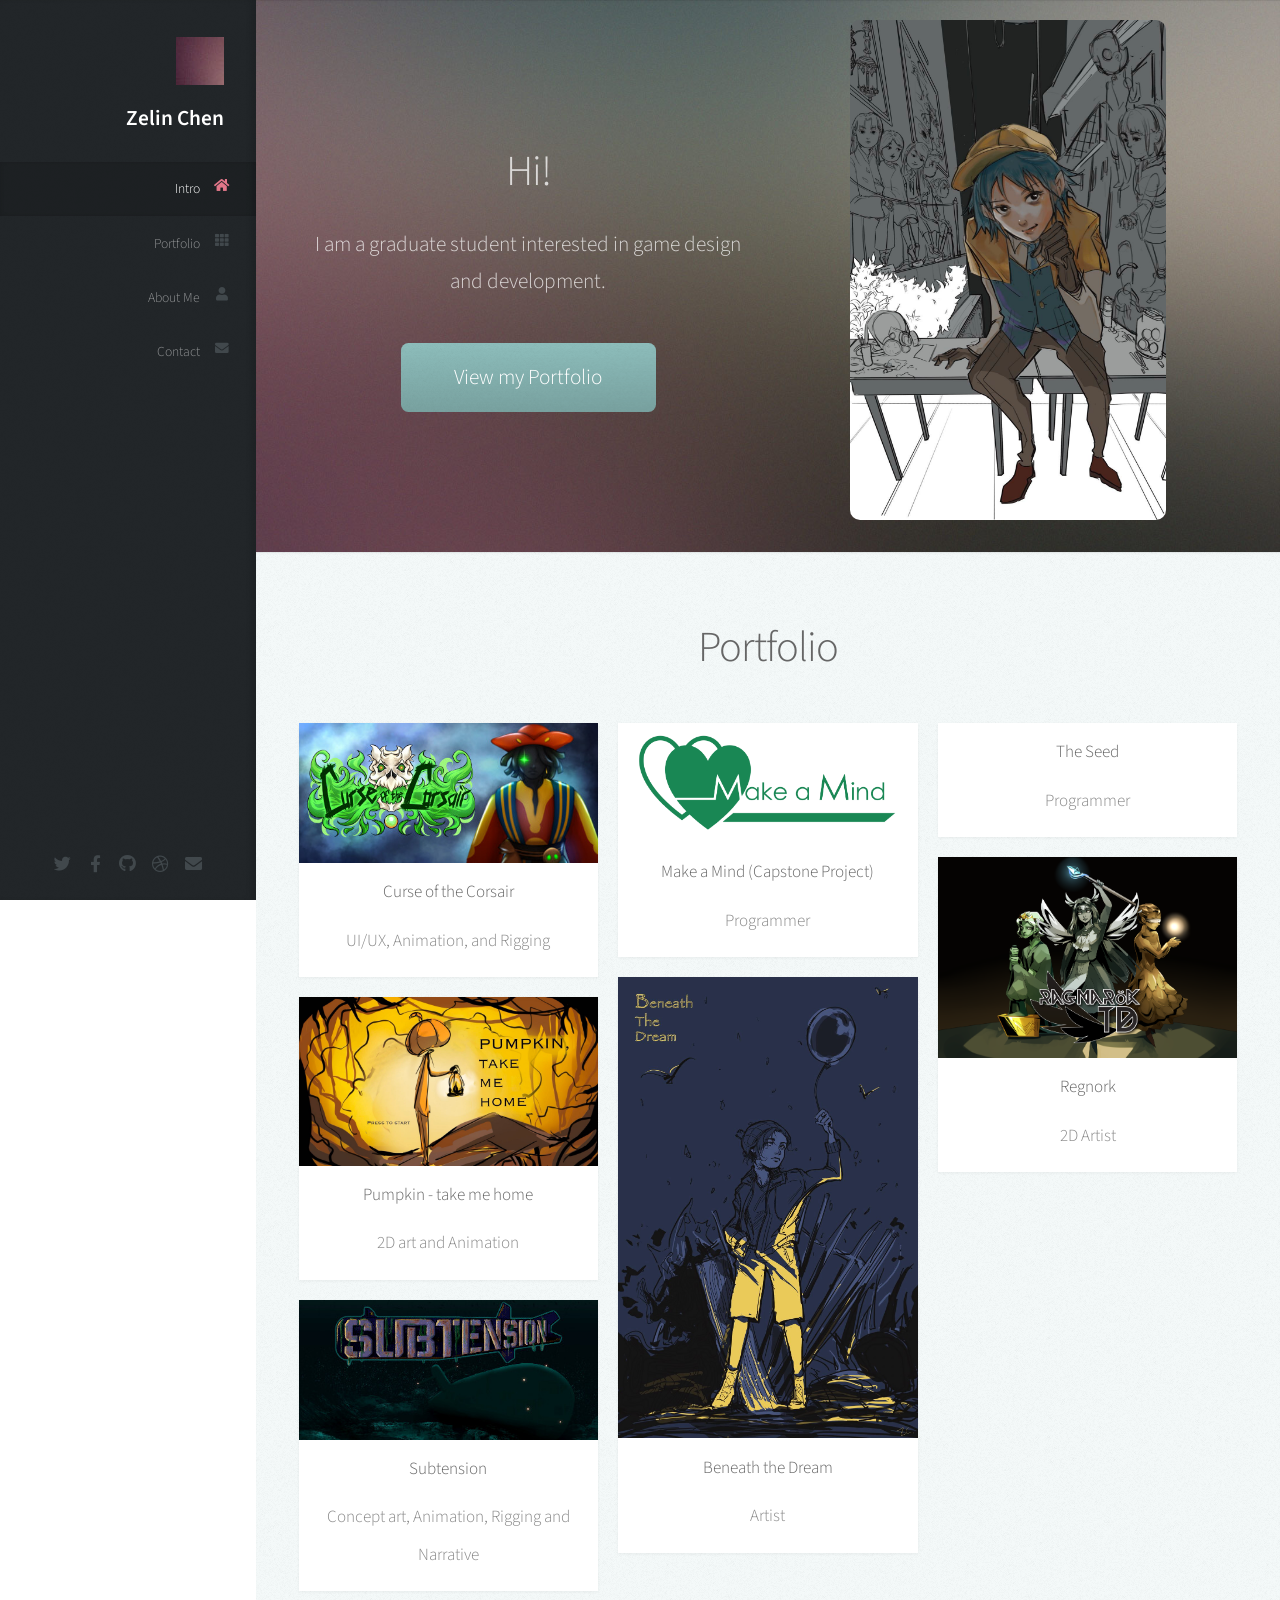
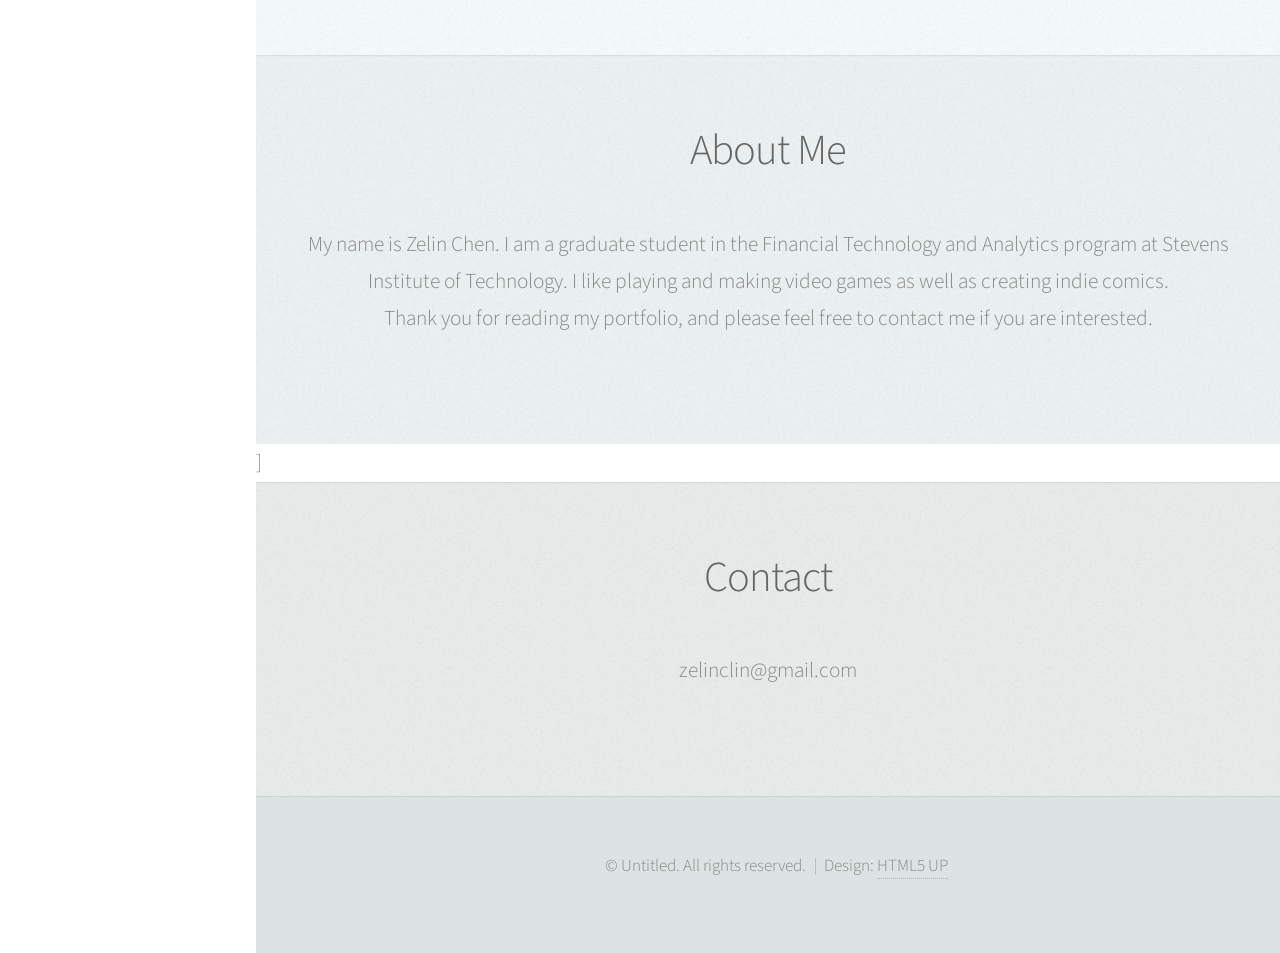
==== commit 6b8ea5dd: "update" ====
--- a/index.html
+++ b/index.html
@@ -93,42 +93,42 @@
 										</header>
 									</article>
 									<article class="item">
-										<a href="project2.html" class="image fit"><img src="images/project2.png" alt="" /></a>
+										<a href="project6.html" class="image fit"><img src="images/project6.jpg" alt="" /></a>
+										<header>
+											<h3>Pumpkin - take me home</h3>
+											<p>2D art and Animation</p>
+										</header>
+									</article>
+									<article class="item">
+										<a href="project3.html" class="image fit"><img src="images/project4.jpg" alt="" /></a>
+										<header>
+											<h3>Subtension</h3>
+											<p>Concept art, Animation, Rigging and Narrative</p>
+										</header>
+									</article>
+								</div>
+								<div class="col-4 col-12-mobile">
+									<article class="item">
+										<a href="project2.html" class="image fit"><img src="images/project3.png" alt="" /></a>
+										<header>
+											<h3>Make a Mind (Capstone Project)</h3>
+											<p>Programmer</p>
+										</header>
+									</article>
+									<article class="item">
+										<a href="project5.html" class="image fit"><img src="images/project7.jpg" alt="Curse of the Corsair" /></a>
+										<header>
+											<h3>Beneath the Dream</h3>
+											<p>Artist</p>
+										</header>
+									</article>
+								</div>
+								<div class="col-4 col-12-mobile">
+									<article class="item">
+										<a href="project4.html" class="image fit"><img src="images/project2.png" alt="" /></a>
 										<header>
 											<h3>The Seed</h3>
 											<p>Programmer</p>
-										</header>
-									</article>
-									<article class="item">
-										<a href="project3.html" class="image fit"><img src="images/project4.jpg" alt="" /></a>
-										<header>
-											<h3>Subtension</h3>
-											<p>Concept art, Animation, Rigging and Narrative</p>
-										</header>
-									</article>
-								</div>
-								<div class="col-4 col-12-mobile">
-									<article class="item">
-										<a href="project4.html" class="image fit"><img src="images/project3.png" alt="" /></a>
-										<header>
-											<h3>Make a Mind (Capstone Project)</h3>
-											<p>Programmer</p>
-										</header>
-									</article>
-									<article class="item">
-										<a href="project5.html" class="image fit"><img src="images/project7.jpg" alt="Curse of the Corsair" /></a>
-										<header>
-											<h3>Beneath the Dream</h3>
-											<p>Artist</p>
-										</header>
-									</article>
-								</div>
-								<div class="col-4 col-12-mobile">
-									<article class="item">
-										<a href="project6.html" class="image fit"><img src="images/project6.jpg" alt="" /></a>
-										<header>
-											<h3>Pumpkin - take me home</h3>
-											<p>2D art and Animation</p>
 										</header>
 									</article>
 									<article class="item">
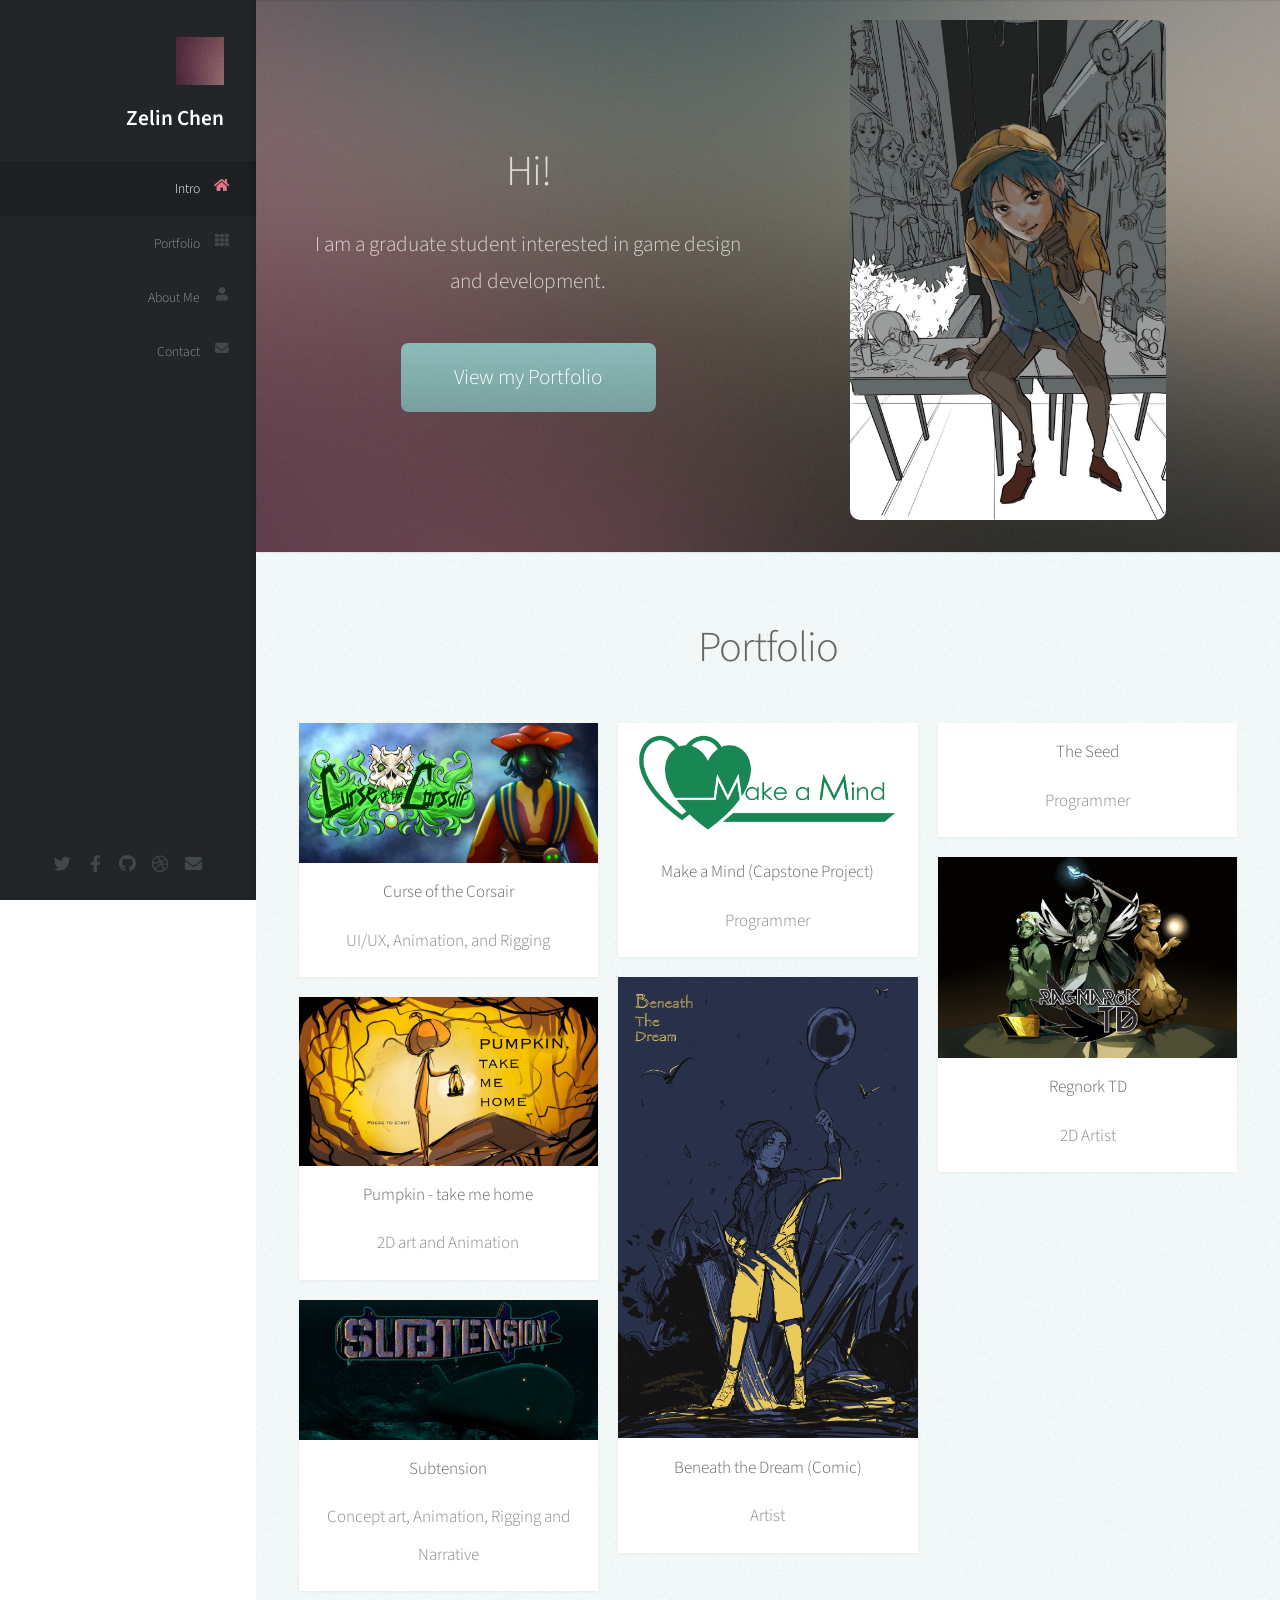
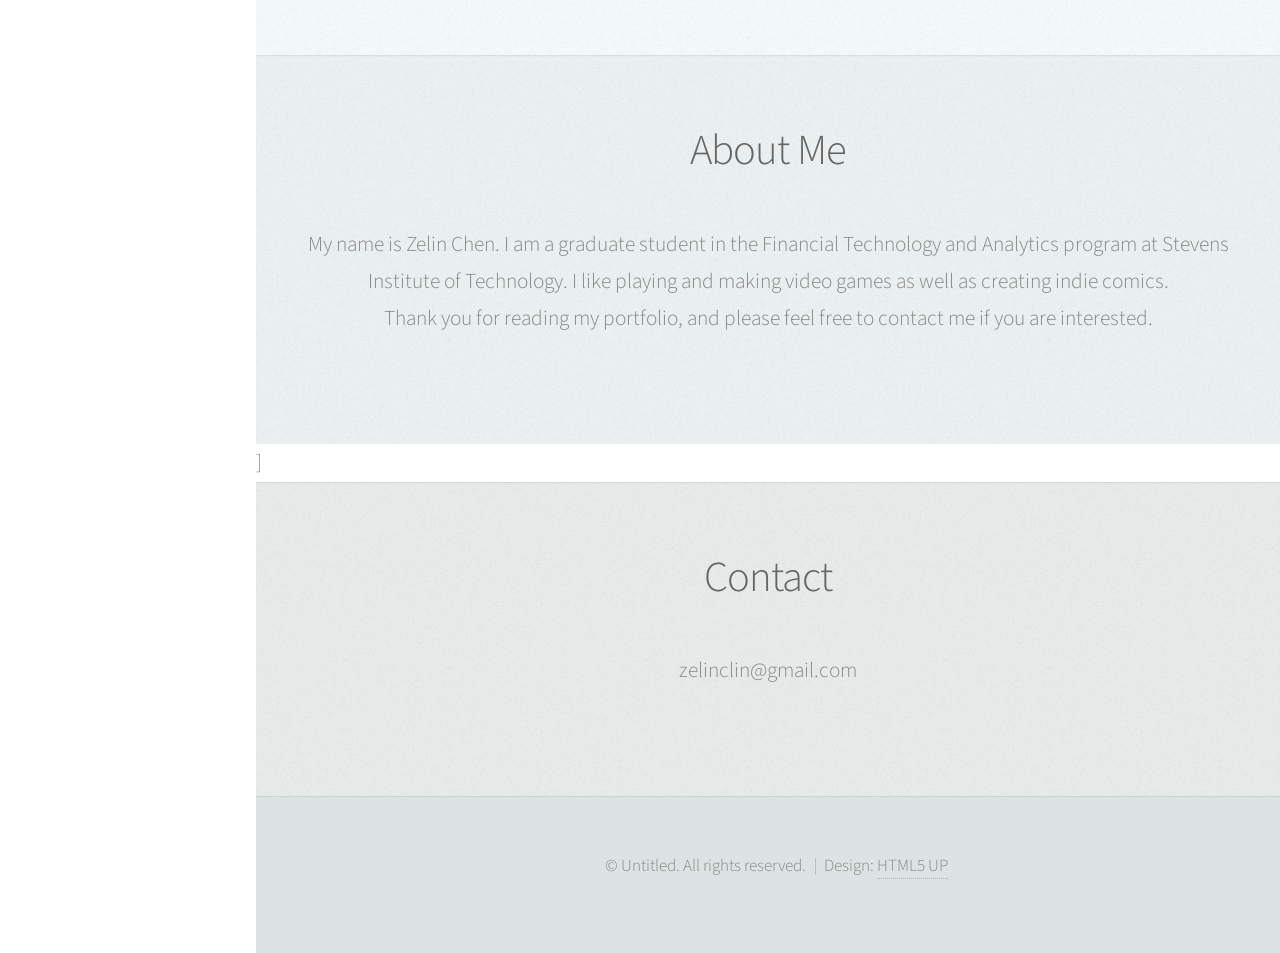
==== commit d83769ae: "update" ====
--- a/index.html
+++ b/index.html
@@ -118,7 +118,7 @@
 									<article class="item">
 										<a href="project5.html" class="image fit"><img src="images/project7.jpg" alt="Curse of the Corsair" /></a>
 										<header>
-											<h3>Beneath the Dream</h3>
+											<h3>Beneath the Dream (Comic)</h3>
 											<p>Artist</p>
 										</header>
 									</article>
@@ -134,7 +134,7 @@
 									<article class="item">
 										<a href="project7.html" class="image fit"><img src="images/project5.png" alt="" /></a>
 										<header>
-											<h3>Regnork</h3>
+											<h3>Regnork TD</h3>
 											<p>2D Artist</p>
 										</header>
 									</article>
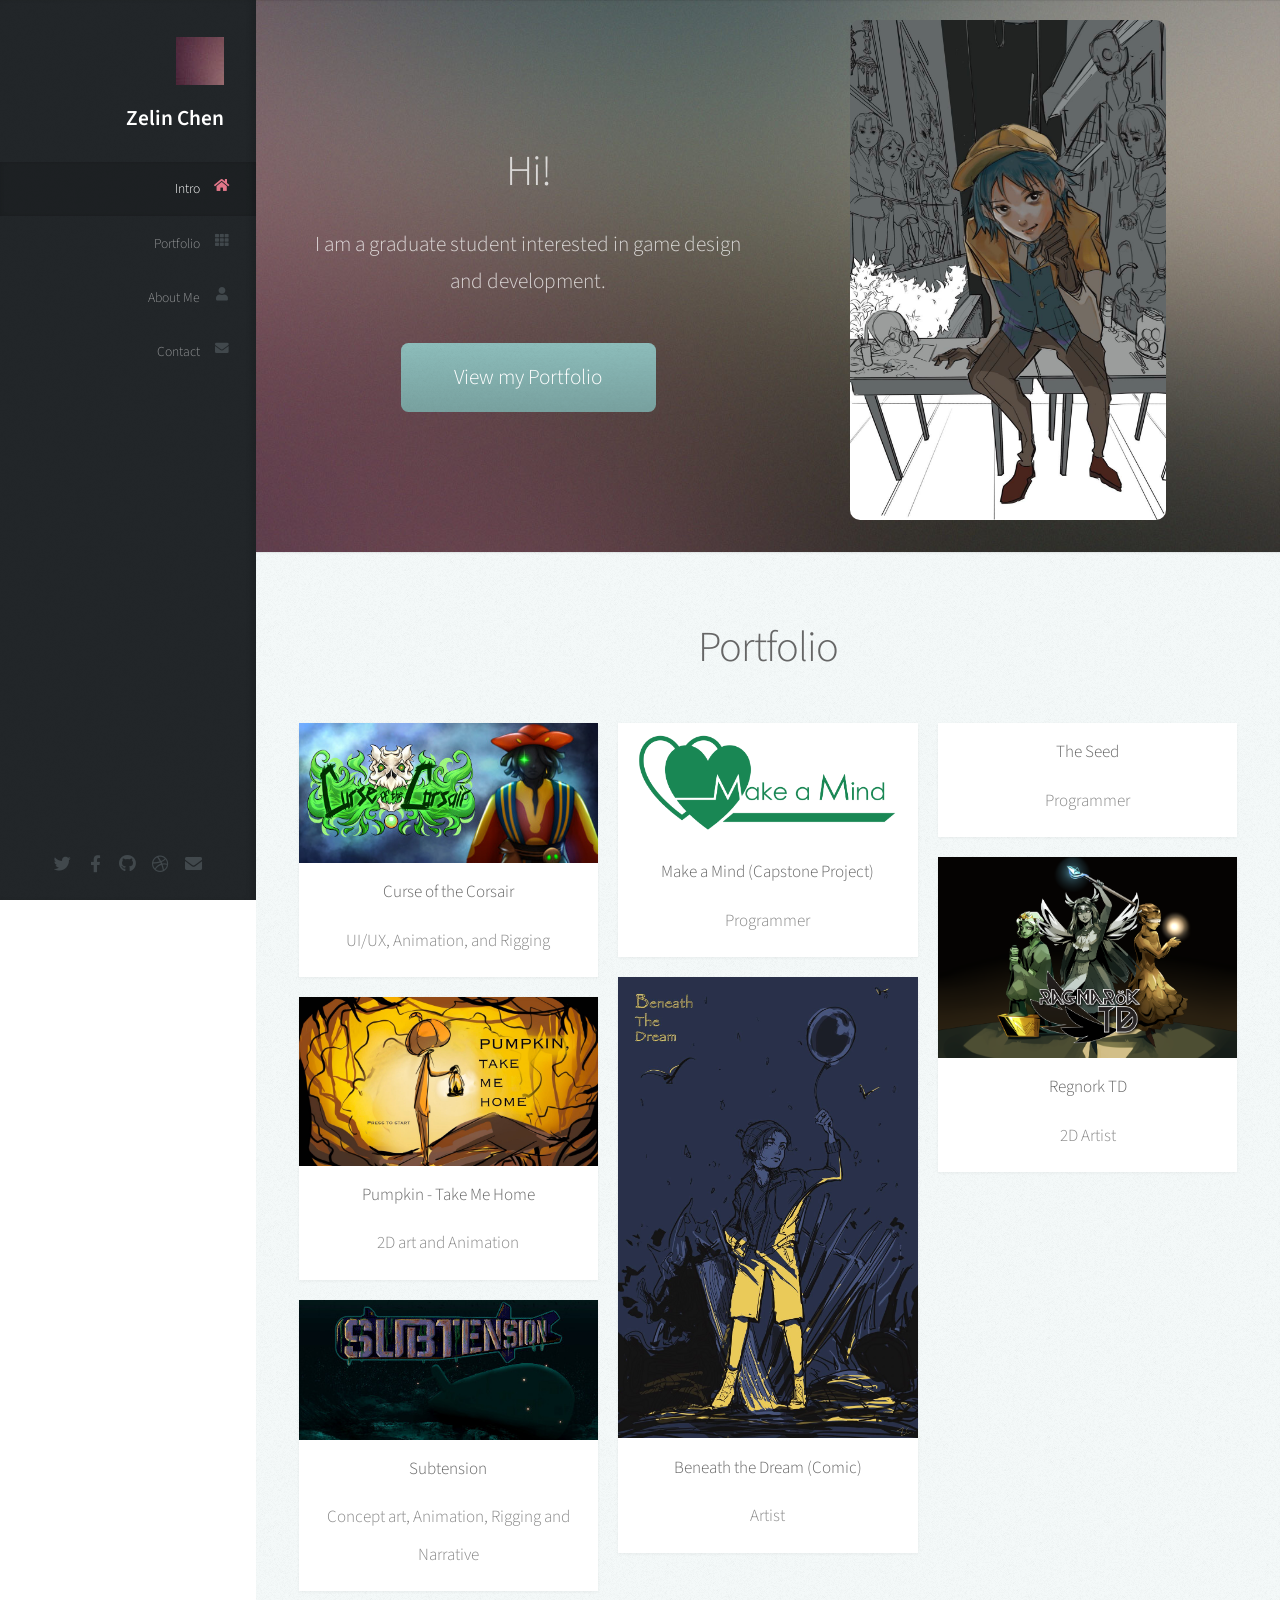
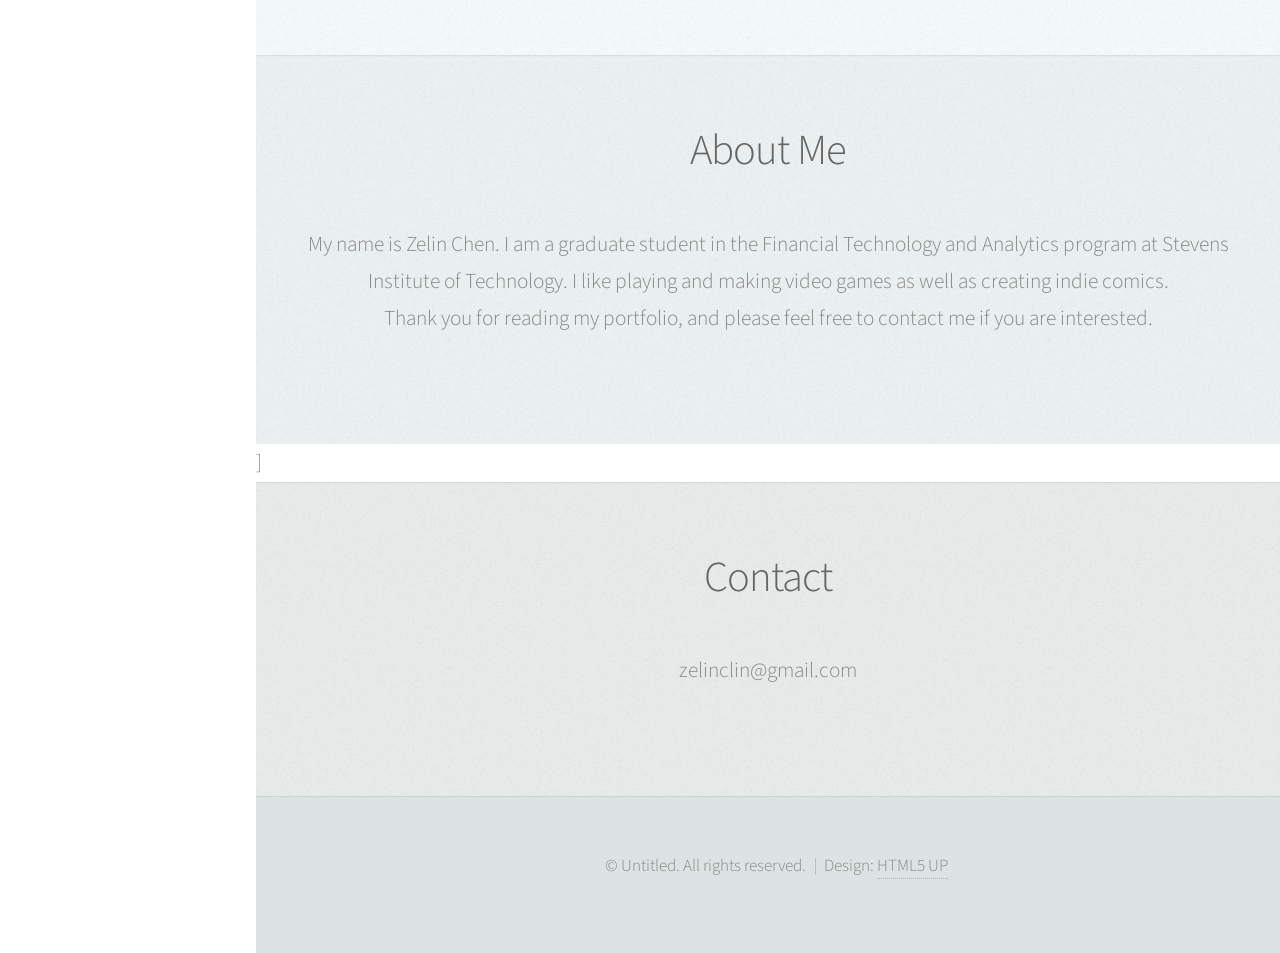
==== commit c850708e: "Update" ====
--- a/index.html
+++ b/index.html
@@ -95,7 +95,7 @@
 									<article class="item">
 										<a href="project6.html" class="image fit"><img src="images/project6.jpg" alt="" /></a>
 										<header>
-											<h3>Pumpkin - take me home</h3>
+											<h3>Pumpkin - Take Me Home</h3>
 											<p>2D art and Animation</p>
 										</header>
 									</article>
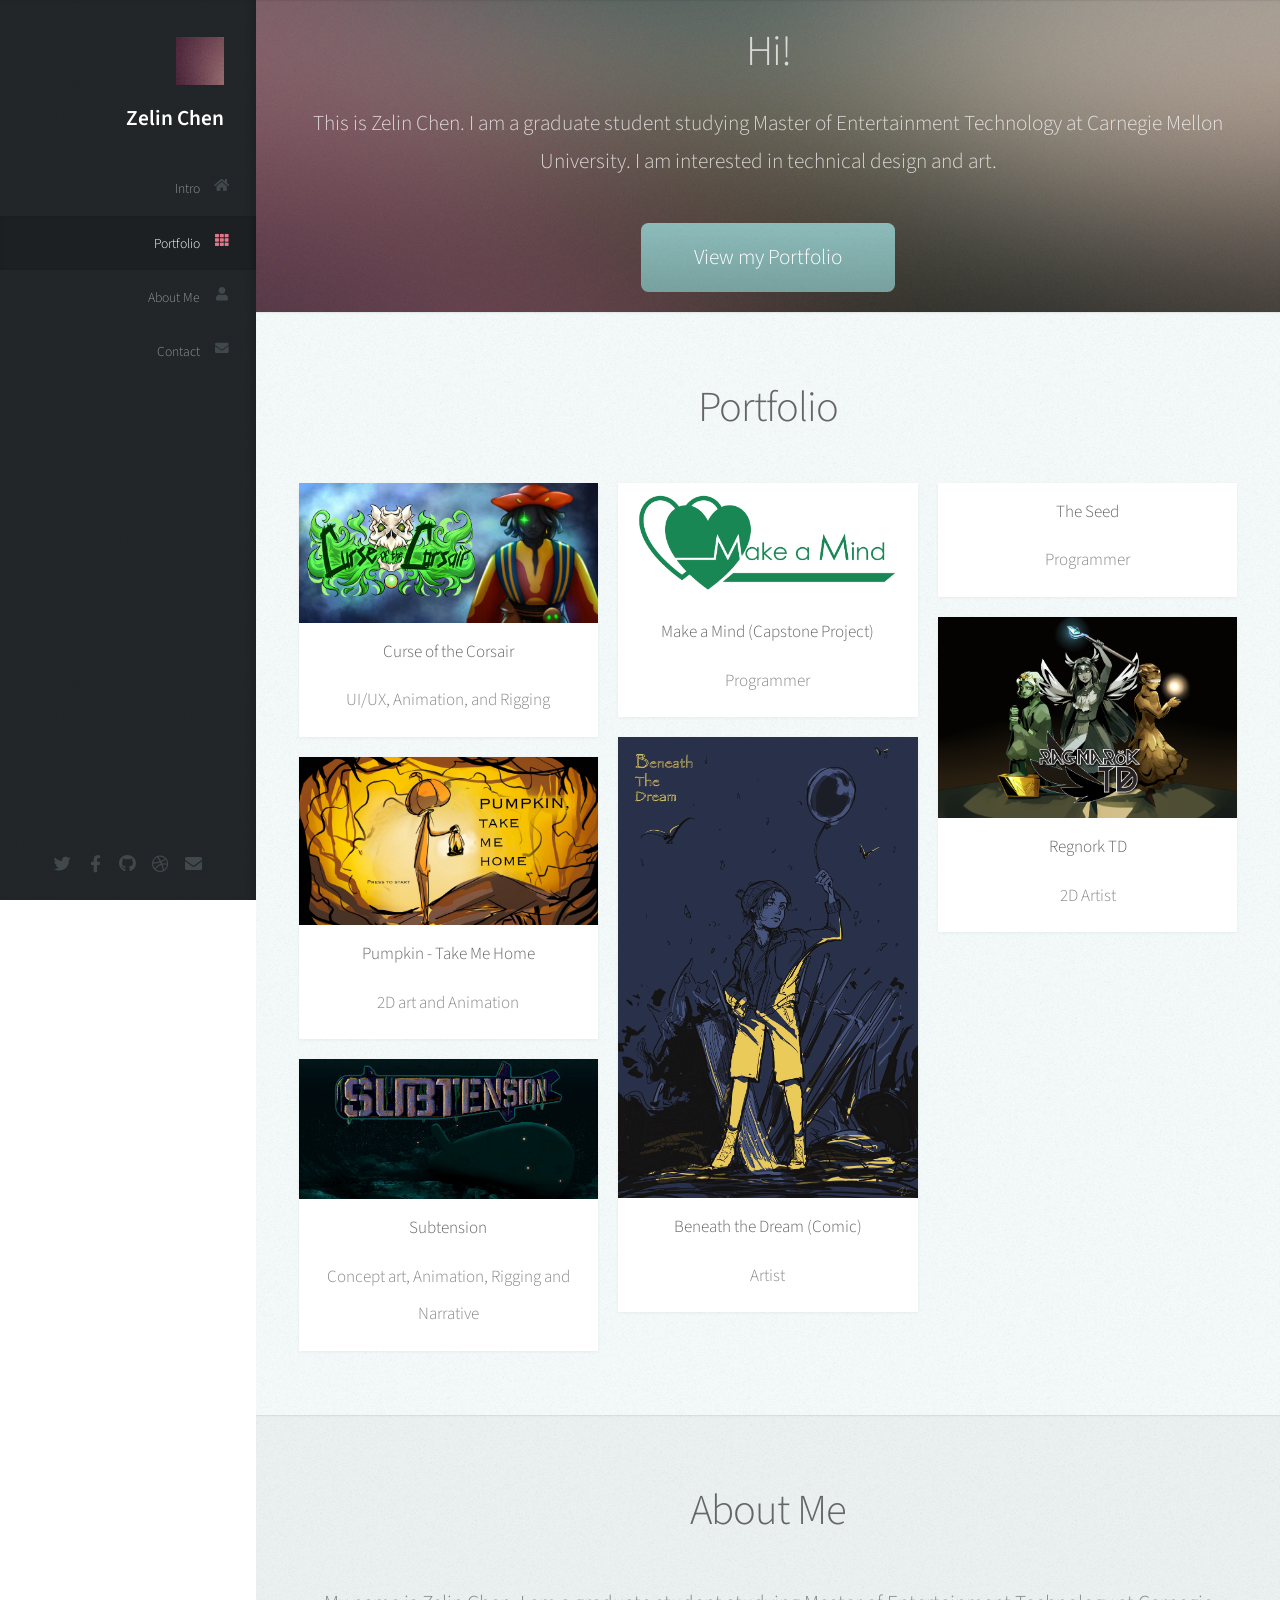
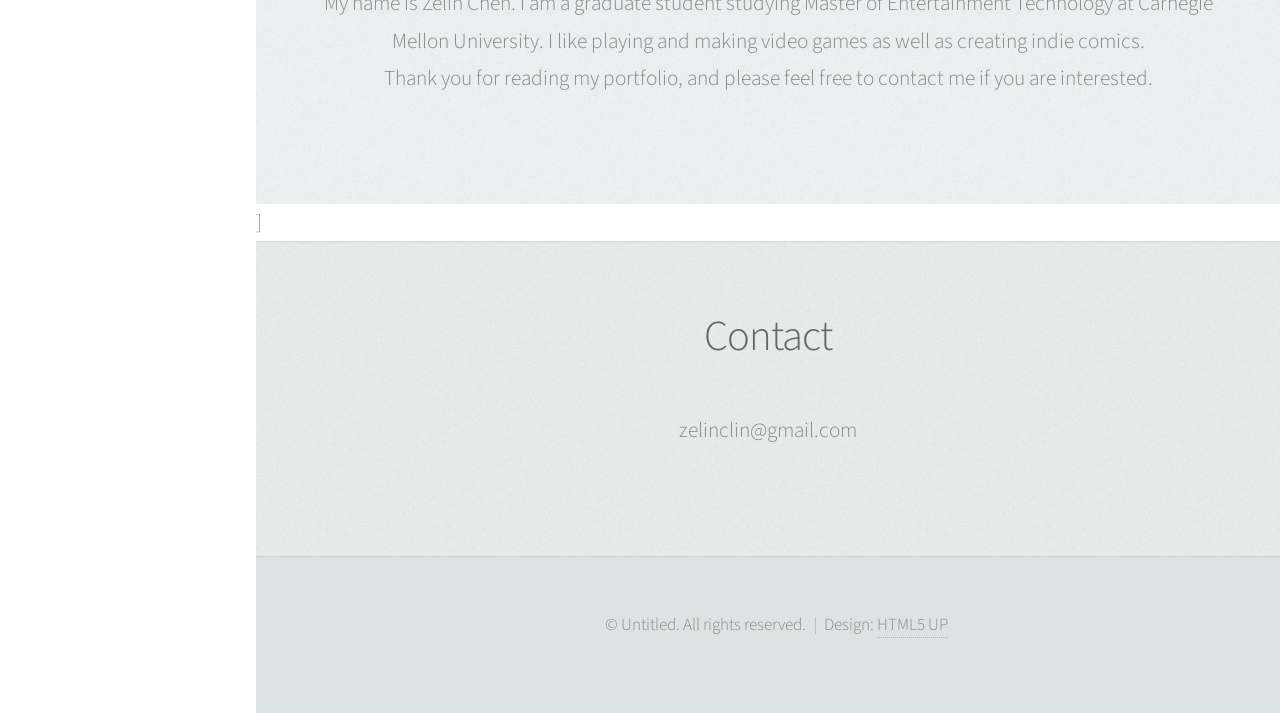
==== commit fa2a595f: "Update index.html" ====
--- a/index.html
+++ b/index.html
@@ -61,17 +61,19 @@
 						<div style="flex: 1;">
 							<header>
 								<h2 class="alt">Hi! </h2>
-								<p>I am a graduate student interested in game design and development.</p>
+								<p> This is Zelin Chen. I am a graduate student studying Master of Entertainment Technology at Carnegie Mellon University.
+									I am interested in technical design and art.</p>
 							</header>
 							<footer>
 								<a href="#portfolio" class="button scrolly">View my Portfolio</a>
 							</footer>
 						</div>
-				
-						<!-- Image Section -->
+						
+						<!--  
 						<div style="flex: 1; text-align: center;">
 							<img src="images/banner3.jpg" alt="Introduction Photo" style="max-height: 500px; width: auto; border-radius: 10px;" />
 						</div>
+						-->
 					</div>
 				</section>
 				
@@ -152,9 +154,8 @@
 								<h2>About Me</h2>
 							</header>
 
-							<p>My name is Zelin Chen. I am a graduate student in the 
-								Financial Technology and Analytics program at Stevens 
-								Institute of Technology. I like playing and making 
+							<p>My name is Zelin Chen. I am a graduate student studying Master of Entertainment Technology at Carnegie Mellon University.
+								 I like playing and making 
 								video games as well as creating indie comics. <br />Thank 
 								you for reading my portfolio, and please feel free to 
 								contact me if you are interested.</p>
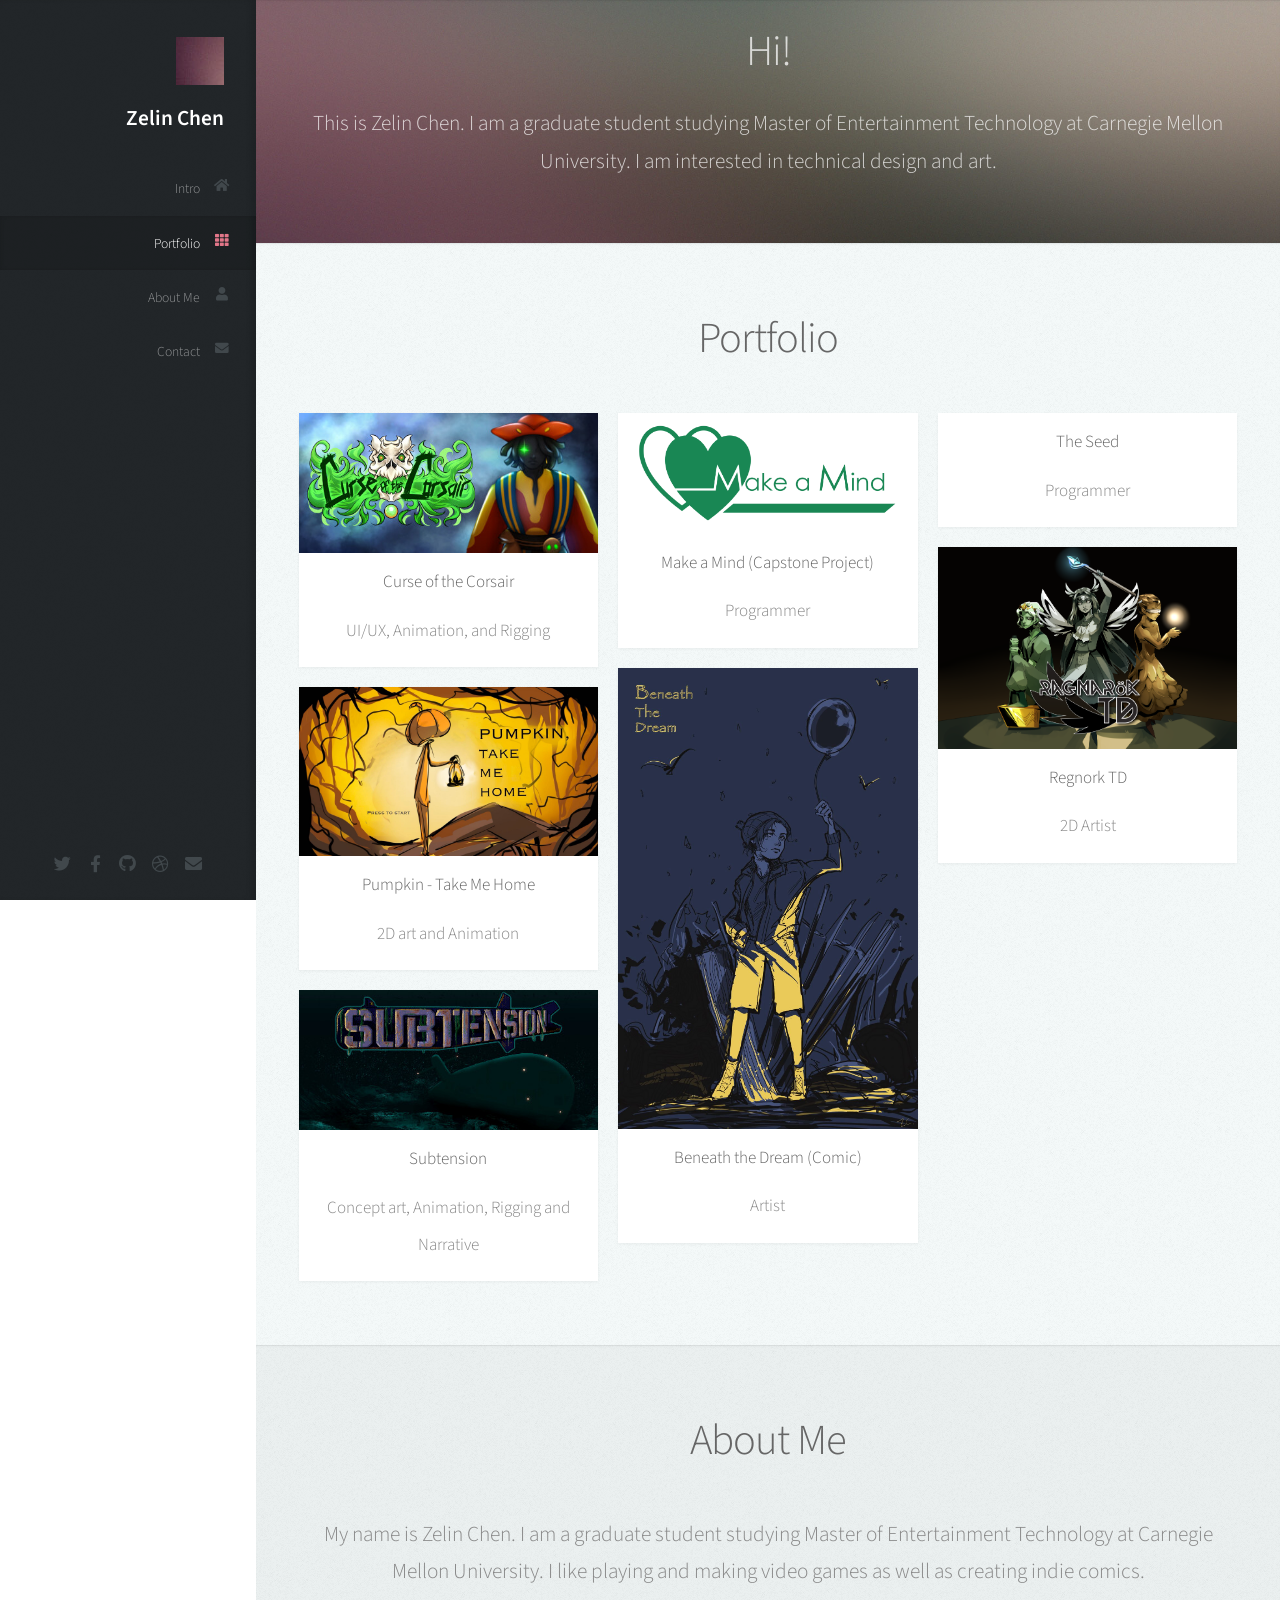
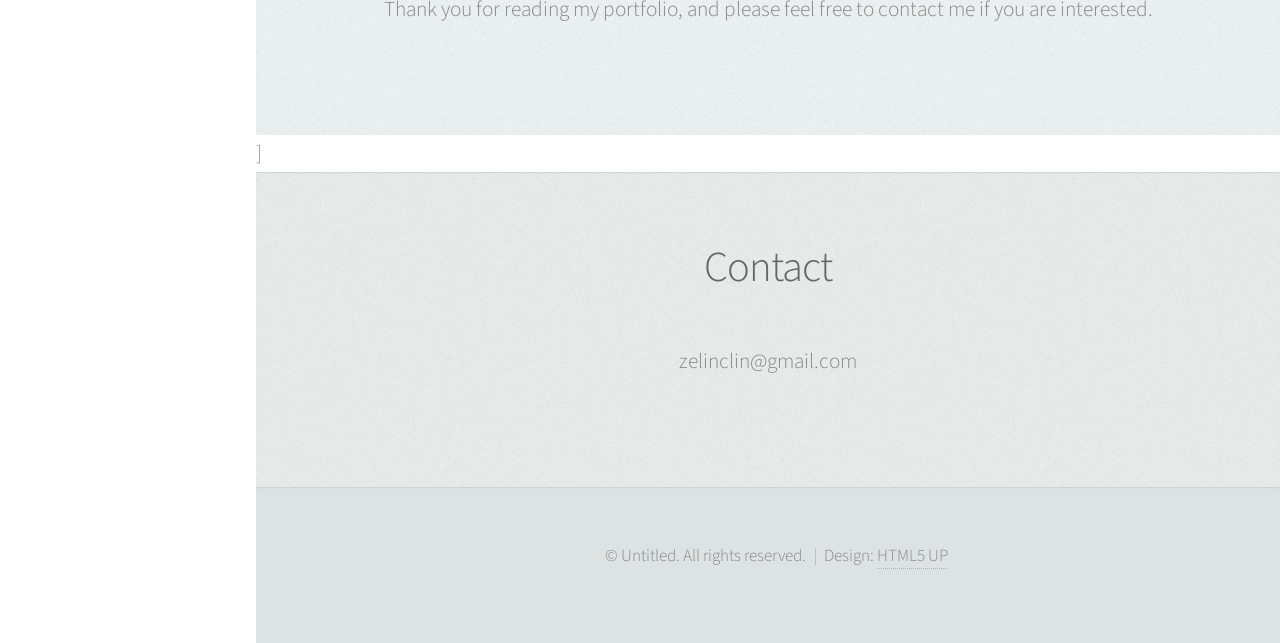
==== commit 1354bb69: "Update index.html" ====
--- a/index.html
+++ b/index.html
@@ -64,9 +64,6 @@
 								<p> This is Zelin Chen. I am a graduate student studying Master of Entertainment Technology at Carnegie Mellon University.
 									I am interested in technical design and art.</p>
 							</header>
-							<footer>
-								<a href="#portfolio" class="button scrolly">View my Portfolio</a>
-							</footer>
 						</div>
 						
 						<!--  
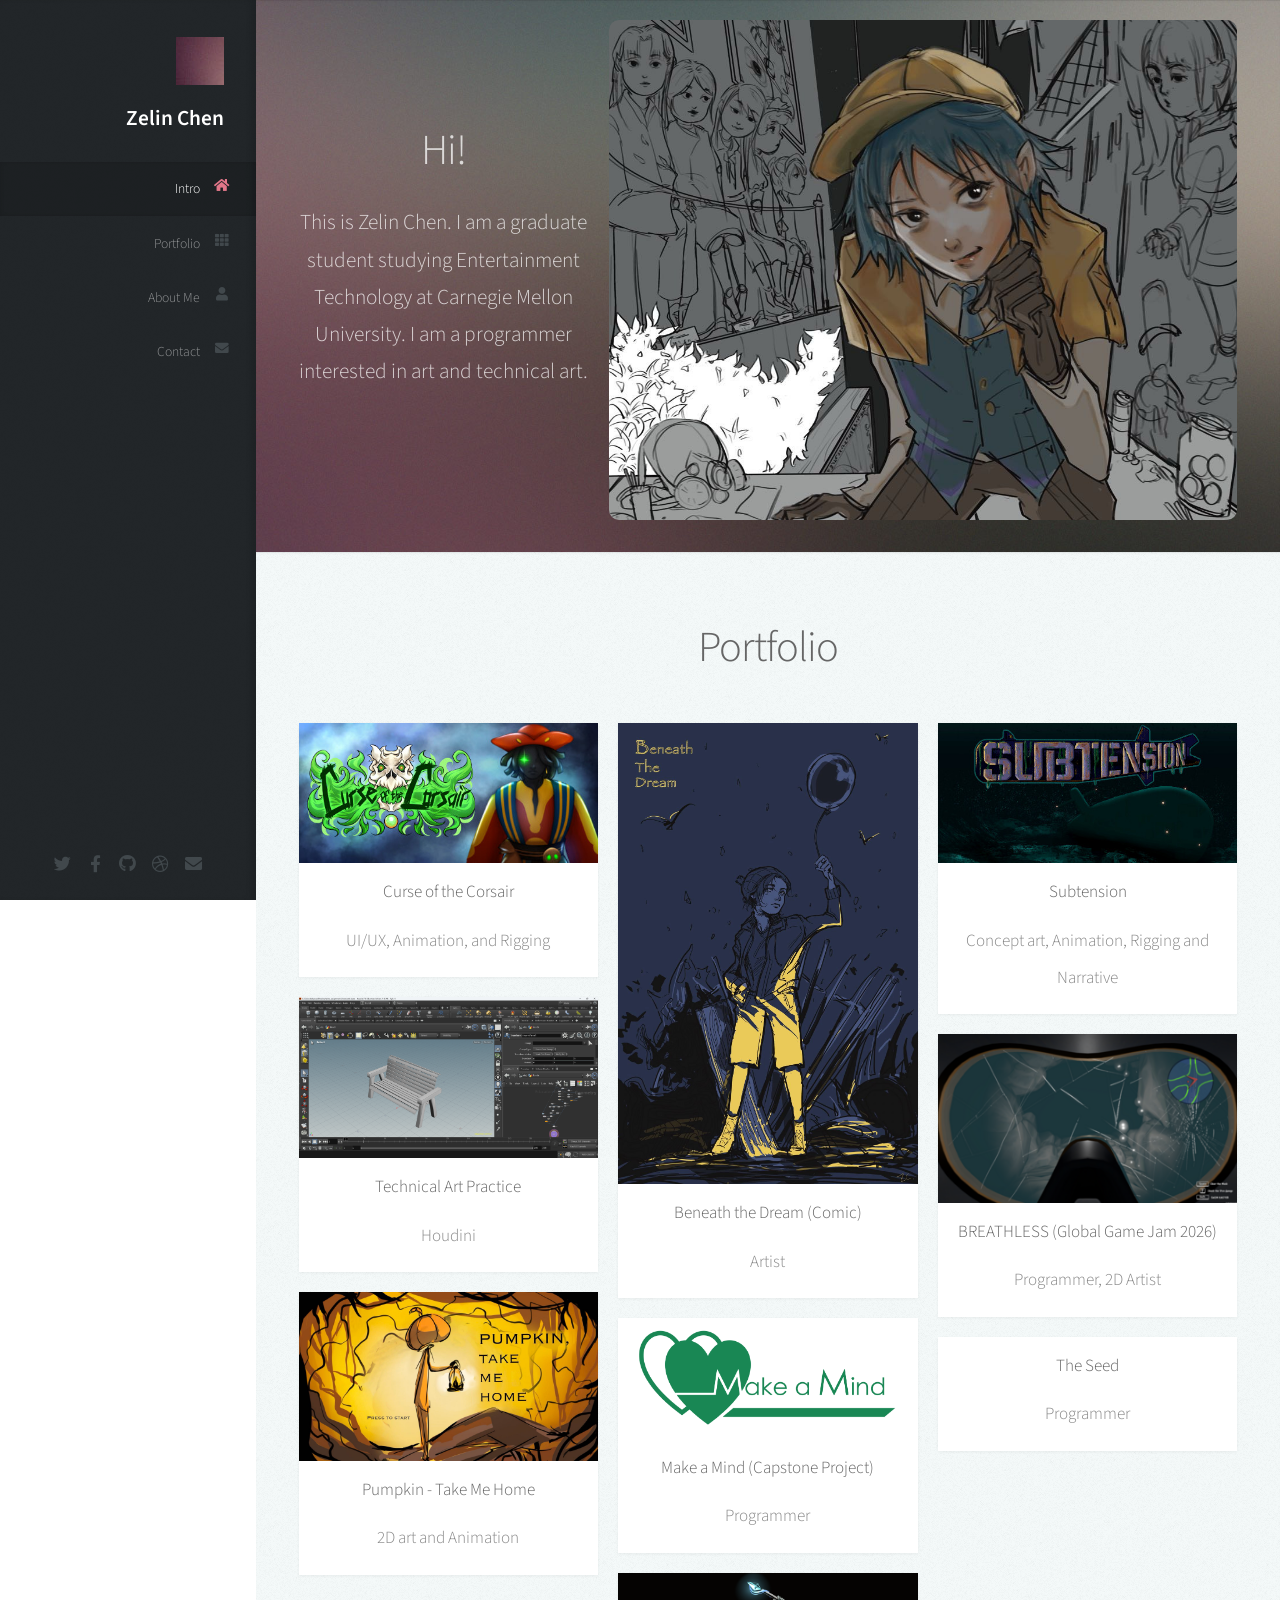
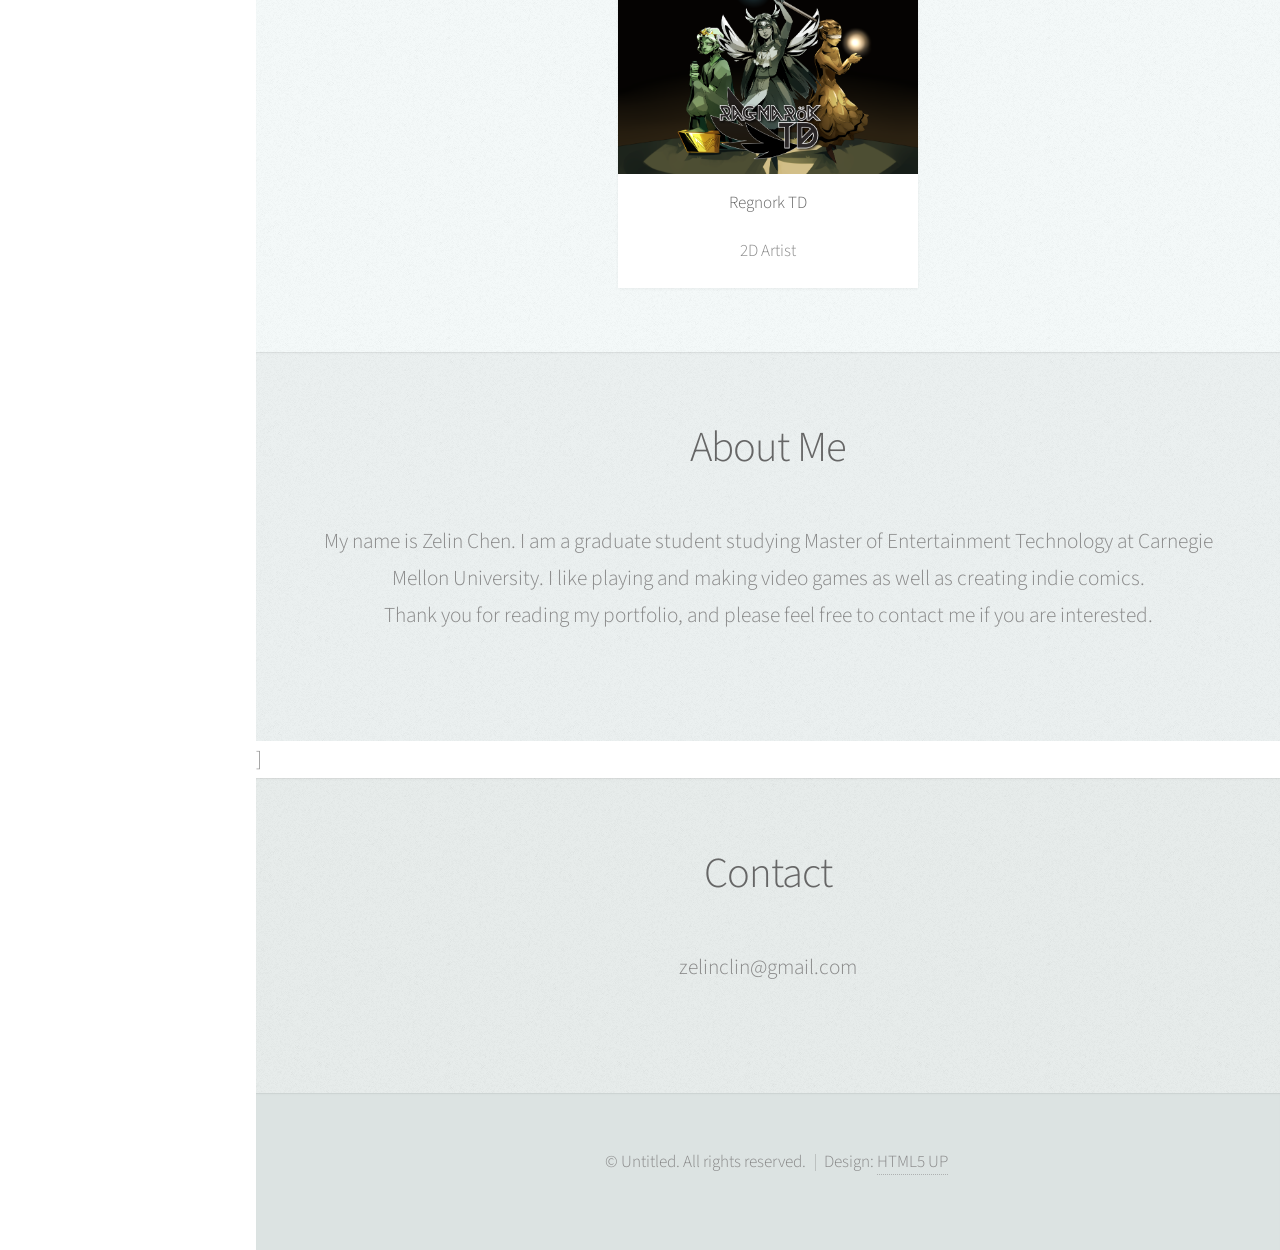
==== commit 9876ce1d: "Update" ====
--- a/index.html
+++ b/index.html
@@ -61,16 +61,16 @@
 						<div style="flex: 1;">
 							<header>
 								<h2 class="alt">Hi! </h2>
-								<p> This is Zelin Chen. I am a graduate student studying Master of Entertainment Technology at Carnegie Mellon University.
-									I am interested in technical design and art.</p>
+								<p> This is Zelin Chen. I am a graduate student studying Entertainment Technology at Carnegie Mellon University.
+									I am a programmer interested in art and technical art.</p>
 							</header>
 						</div>
 						
-						<!--  
+						 
 						<div style="flex: 1; text-align: center;">
-							<img src="images/banner3.jpg" alt="Introduction Photo" style="max-height: 500px; width: auto; border-radius: 10px;" />
-						</div>
-						-->
+							<img src="images/banner4.png" alt="Introduction Photo" style="max-height: 500px; width: auto; border-radius: 10px;" />
+						</div>
+						
 					</div>
 				</section>
 				
@@ -92,12 +92,47 @@
 										</header>
 									</article>
 									<article class="item">
+										<a href="project8.html" class="image fit"><img src="images/m1.png" alt="" /></a>
+										<header>
+											<h3>Technical Art Practice</h3>
+											<p>Houdini</p>
+										</header>
+									</article>
+									<article class="item">
 										<a href="project6.html" class="image fit"><img src="images/project6.jpg" alt="" /></a>
 										<header>
 											<h3>Pumpkin - Take Me Home</h3>
 											<p>2D art and Animation</p>
 										</header>
 									</article>
+
+								</div>
+
+								<div class="col-4 col-12-mobile">
+									<article class="item">
+										<a href="project5.html" class="image fit"><img src="images/project7.jpg" alt="Curse of the Corsair" /></a>
+										<header>
+											<h3>Beneath the Dream (Comic)</h3>
+											<p>Artist</p>
+										</header>
+									</article>
+									<article class="item">
+										<a href="project2.html" class="image fit"><img src="images/project3.png" alt="" /></a>
+										<header>
+											<h3>Make a Mind (Capstone Project)</h3>
+											<p>Programmer</p>
+										</header>
+									</article>
+									<article class="item">
+										<a href="project7.html" class="image fit"><img src="images/project5.png" alt="" /></a>
+										<header>
+											<h3>Regnork TD</h3>
+											<p>2D Artist</p>
+										</header>
+									</article>
+
+								</div>
+								<div class="col-4 col-12-mobile">
 									<article class="item">
 										<a href="project3.html" class="image fit"><img src="images/project4.jpg" alt="" /></a>
 										<header>
@@ -105,24 +140,13 @@
 											<p>Concept art, Animation, Rigging and Narrative</p>
 										</header>
 									</article>
-								</div>
-								<div class="col-4 col-12-mobile">
-									<article class="item">
-										<a href="project2.html" class="image fit"><img src="images/project3.png" alt="" /></a>
-										<header>
-											<h3>Make a Mind (Capstone Project)</h3>
-											<p>Programmer</p>
-										</header>
-									</article>
-									<article class="item">
-										<a href="project5.html" class="image fit"><img src="images/project7.jpg" alt="Curse of the Corsair" /></a>
-										<header>
-											<h3>Beneath the Dream (Comic)</h3>
-											<p>Artist</p>
-										</header>
-									</article>
-								</div>
-								<div class="col-4 col-12-mobile">
+									<article class="item">
+										<a href="project9.html" class="image fit"><img src="images/ggj1.png" alt="" /></a>
+										<header>
+											<h3>BREATHLESS (Global Game Jam 2026)</h3>
+											<p>Programmer, 2D Artist</p>
+										</header>
+									</article>
 									<article class="item">
 										<a href="project4.html" class="image fit"><img src="images/project2.png" alt="" /></a>
 										<header>
@@ -130,13 +154,7 @@
 											<p>Programmer</p>
 										</header>
 									</article>
-									<article class="item">
-										<a href="project7.html" class="image fit"><img src="images/project5.png" alt="" /></a>
-										<header>
-											<h3>Regnork TD</h3>
-											<p>2D Artist</p>
-										</header>
-									</article>
+
 								</div>
 							</div>
 
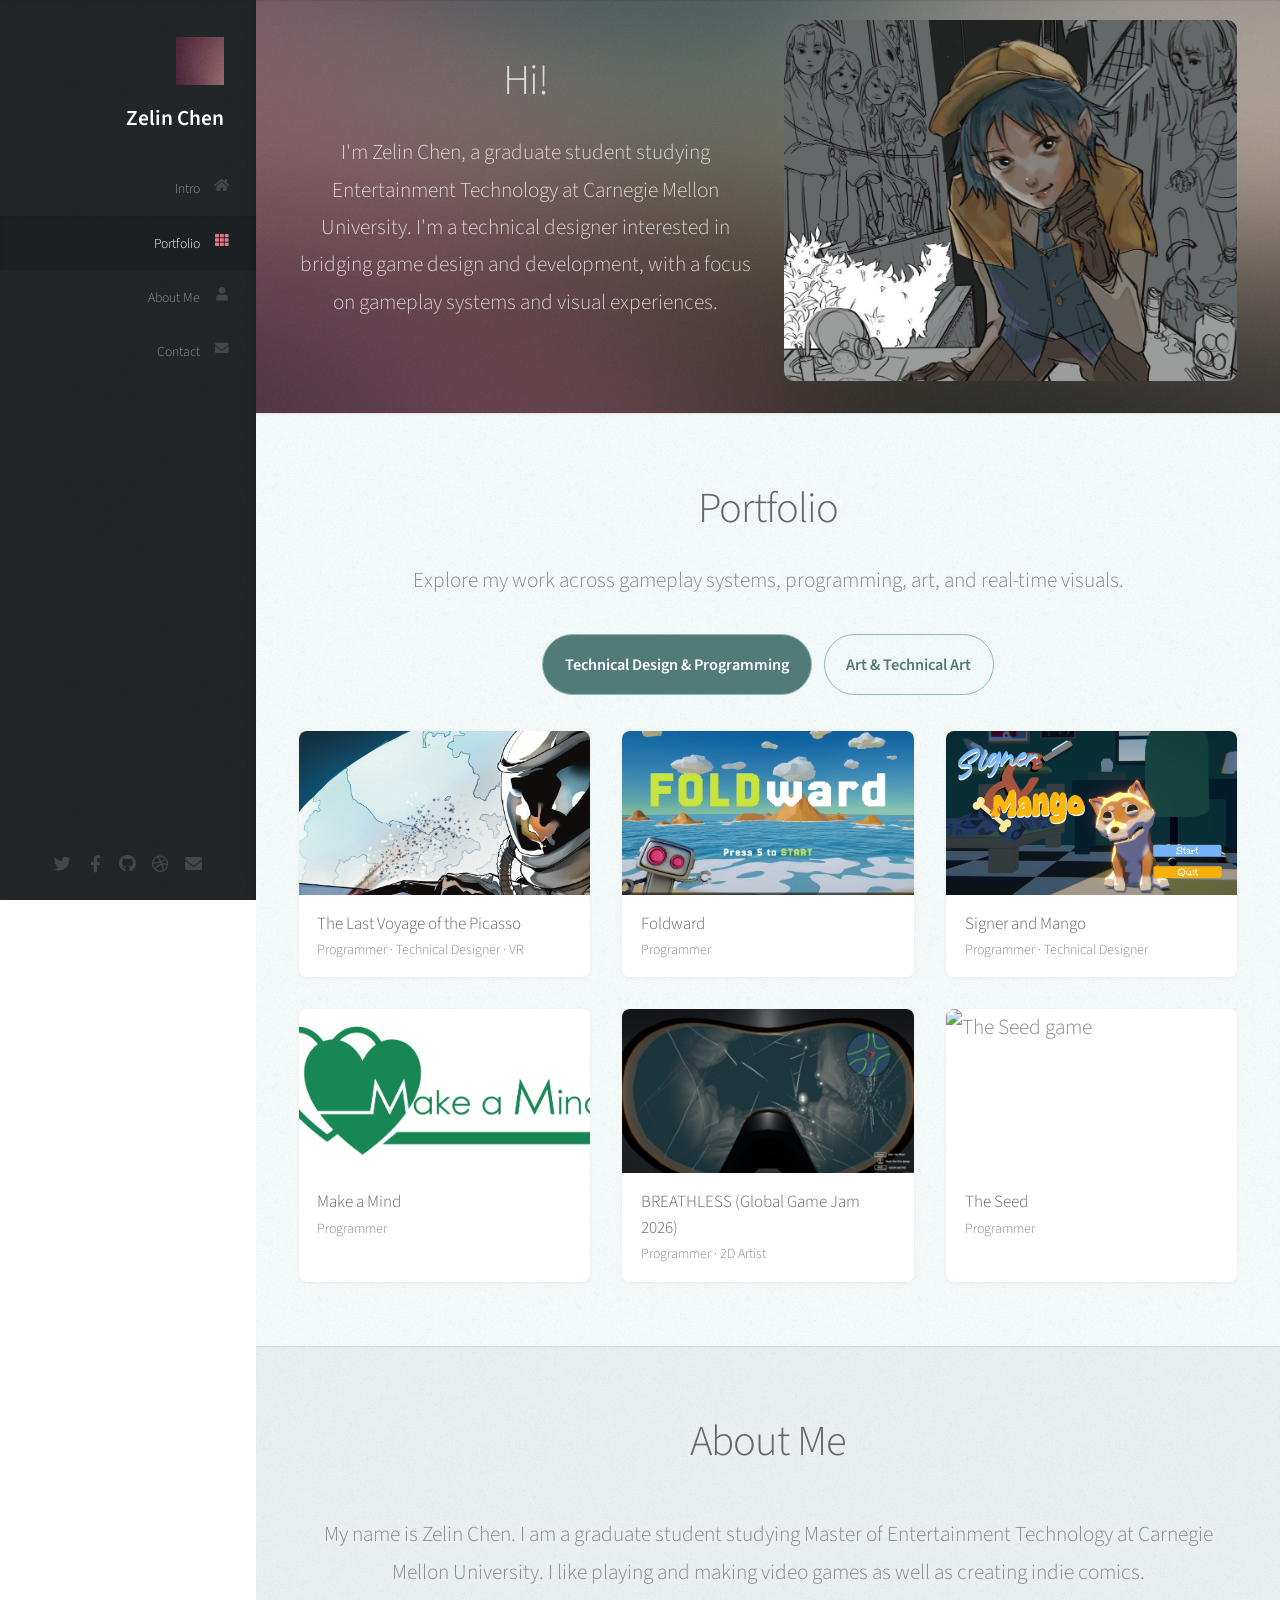
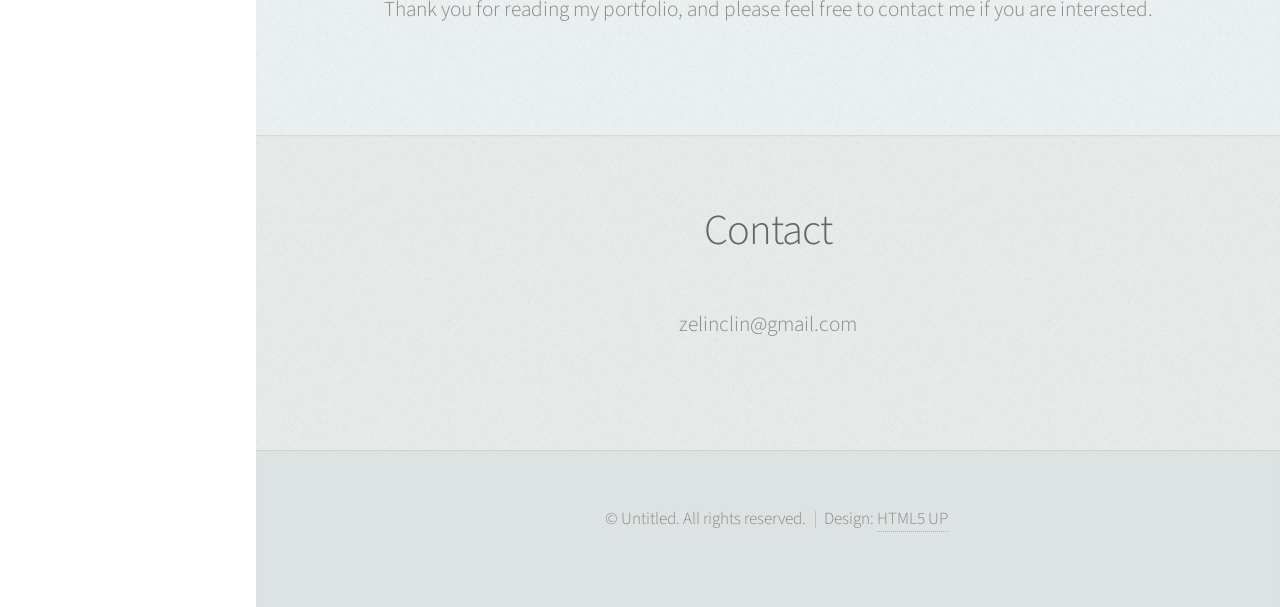
==== commit 05bc8cfb: "update Portfolio" ====
--- a/index.html
+++ b/index.html
@@ -10,6 +10,7 @@
 		<meta charset="utf-8" />
 		<meta name="viewport" content="width=device-width, initial-scale=1, user-scalable=no" />
 		<link rel="stylesheet" href="assets/css/main.css" />
+		<link rel="stylesheet" href="assets/css/portfolio-refresh.css" />
 	</head>
 	<body class="is-preload">
 
@@ -55,22 +56,20 @@
 			<div id="main">
 
 				<!-- Intro -->
-				<section id="top" class="one dark cover" style="padding: 20px 0;">
-					<div class="container" style="display: flex; align-items: center; gap: 20px;">
+				<section id="top" class="one dark cover intro-section">
+					<div class="container intro-layout">
 						<!-- Introduction Text -->
-						<div style="flex: 1;">
-							<header>
-								<h2 class="alt">Hi! </h2>
-								<p> This is Zelin Chen. I am a graduate student studying Entertainment Technology at Carnegie Mellon University.
-									I am a programmer interested in art and technical art.</p>
-							</header>
-						</div>
-						
-						 
-						<div style="flex: 1; text-align: center;">
-							<img src="images/banner4.png" alt="Introduction Photo" style="max-height: 500px; width: auto; border-radius: 10px;" />
-						</div>
-						
+						<div class="intro-copy">
+							<header>
+								<h2 class="alt">Hi!</h2>
+								<p>I'm Zelin Chen, a graduate student studying Entertainment Technology at Carnegie Mellon University.
+									I'm a technical designer interested in bridging game design and development, with a focus on gameplay systems and visual experiences.</p>
+							</header>
+						</div>
+
+						<div class="intro-image">
+							<img src="images/banner4.png" alt="Illustration by Zelin Chen" />
+						</div>
 					</div>
 				</section>
 				
@@ -80,82 +79,67 @@
 
 							<header>
 								<h2>Portfolio</h2>
-							</header>
-
-							<div class="row">
-								<div class="col-4 col-12-mobile">
-									<article class="item">
-										<a href="project1.html" class="image fit"><img src="images/project1.jpg" alt="Curse of the Corsair" /></a>
-										<header>
-											<h3>Curse of the Corsair</h3>
-											<p>UI/UX, Animation, and Rigging</p>
-										</header>
-									</article>
-									<article class="item">
-										<a href="project8.html" class="image fit"><img src="images/m1.png" alt="" /></a>
-										<header>
-											<h3>Technical Art Practice</h3>
-											<p>Houdini</p>
-										</header>
-									</article>
-									<article class="item">
-										<a href="project6.html" class="image fit"><img src="images/project6.jpg" alt="" /></a>
-										<header>
-											<h3>Pumpkin - Take Me Home</h3>
-											<p>2D art and Animation</p>
-										</header>
-									</article>
-
-								</div>
-
-								<div class="col-4 col-12-mobile">
-									<article class="item">
-										<a href="project5.html" class="image fit"><img src="images/project7.jpg" alt="Curse of the Corsair" /></a>
-										<header>
-											<h3>Beneath the Dream (Comic)</h3>
-											<p>Artist</p>
-										</header>
-									</article>
-									<article class="item">
-										<a href="project2.html" class="image fit"><img src="images/project3.png" alt="" /></a>
-										<header>
-											<h3>Make a Mind (Capstone Project)</h3>
-											<p>Programmer</p>
-										</header>
-									</article>
-									<article class="item">
-										<a href="project7.html" class="image fit"><img src="images/project5.png" alt="" /></a>
-										<header>
-											<h3>Regnork TD</h3>
-											<p>2D Artist</p>
-										</header>
-									</article>
-
-								</div>
-								<div class="col-4 col-12-mobile">
-									<article class="item">
-										<a href="project3.html" class="image fit"><img src="images/project4.jpg" alt="" /></a>
-										<header>
-											<h3>Subtension</h3>
-											<p>Concept art, Animation, Rigging and Narrative</p>
-										</header>
-									</article>
-									<article class="item">
-										<a href="project9.html" class="image fit"><img src="images/ggj1.png" alt="" /></a>
-										<header>
-											<h3>BREATHLESS (Global Game Jam 2026)</h3>
-											<p>Programmer, 2D Artist</p>
-										</header>
-									</article>
-									<article class="item">
-										<a href="project4.html" class="image fit"><img src="images/project2.png" alt="" /></a>
-										<header>
-											<h3>The Seed</h3>
-											<p>Programmer</p>
-										</header>
-									</article>
-
-								</div>
+								<p>Explore my work across gameplay systems, programming, art, and real-time visuals.</p>
+							</header>
+
+							<div class="portfolio-tabs" role="tablist" aria-label="Portfolio categories">
+								<button class="portfolio-tab active" type="button" role="tab" aria-selected="true" data-filter="technical">Technical Design &amp; Programming</button>
+								<button class="portfolio-tab" type="button" role="tab" aria-selected="false" data-filter="art">Art &amp; Technical Art</button>
+							</div>
+
+							<div class="portfolio-grid" aria-live="polite">
+								<article class="item portfolio-card" data-category="technical">
+									<a href="project10.html" class="image fit"><img src="images/ThelastVoyageOfThePicasso Poster Art.png" alt="Poster art for The Last Voyage of the Picasso" /></a>
+									<header><h3>The Last Voyage of the Picasso</h3><p>Programmer · Technical Designer · VR</p></header>
+								</article>
+								<article class="item portfolio-card" data-category="technical">
+									<a href="project11.html" class="image fit"><img src="images/foldward.png" alt="Foldward title screen" /></a>
+									<header><h3>Foldward</h3><p>Programmer</p></header>
+								</article>
+								<article class="item portfolio-card" data-category="technical">
+									<a href="project12.html" class="image fit"><img src="images/SignerMangoTitle.png" alt="Signer and Mango title screen" /></a>
+									<header><h3>Signer and Mango</h3><p>Programmer · Technical Designer</p></header>
+								</article>
+								<article class="item portfolio-card" data-category="technical">
+									<a href="project2.html" class="image fit"><img src="images/project3.png" alt="Make a Mind virtual reality project" /></a>
+									<header><h3>Make a Mind</h3><p>Programmer</p></header>
+								</article>
+								<article class="item portfolio-card" data-category="technical art">
+									<a href="project9.html" class="image fit"><img src="images/ggj1.png" alt="Breathless underwater game" /></a>
+									<header><h3>BREATHLESS (Global Game Jam 2026)</h3><p>Programmer · 2D Artist</p></header>
+								</article>
+								<article class="item portfolio-card" data-category="technical">
+									<a href="project4.html" class="image fit"><img src="images/project2.png" alt="The Seed game" /></a>
+									<header><h3>The Seed</h3><p>Programmer</p></header>
+								</article>
+								<article class="item portfolio-card" data-category="art">
+									<a href="project13.html" class="image fit"><img src="images/mech-vs-kaiju-cover.png" alt="Kaiju rendered for Mech vs Kaiju" /></a>
+									<header><h3>Mech vs Kaiju</h3><p>Rendering · Compositing · Shaders</p></header>
+								</article>
+								<article class="item portfolio-card" data-category="art">
+									<a href="project1.html" class="image fit"><img src="images/project1.jpg" alt="Curse of the Corsair" /></a>
+									<header><h3>Curse of the Corsair</h3><p>UI/UX · Animation · 2D Rigging</p></header>
+								</article>
+								<article class="item portfolio-card" data-category="art">
+									<a href="project8.html" class="image fit"><img src="images/m1.png" alt="Houdini technical art study" /></a>
+									<header><h3>Technical Art Practice</h3><p>Houdini</p></header>
+								</article>
+								<article class="item portfolio-card" data-category="art">
+									<a href="project6.html" class="image fit"><img src="images/project6.jpg" alt="Pumpkin - Take Me Home" /></a>
+									<header><h3>Pumpkin - Take Me Home</h3><p>2D Art · Animation</p></header>
+								</article>
+								<article class="item portfolio-card" data-category="art">
+									<a href="project5.html" class="image fit"><img src="images/project7.jpg" alt="Beneath the Dream comic" /></a>
+									<header><h3>Beneath the Dream (Comic)</h3><p>Art</p></header>
+								</article>
+								<article class="item portfolio-card" data-category="art">
+									<a href="project7.html" class="image fit"><img src="images/project5.png" alt="Ragnarök TD" /></a>
+									<header><h3>Ragnarök TD</h3><p>2D Art</p></header>
+								</article>
+								<article class="item portfolio-card" data-category="art">
+									<a href="project3.html" class="image fit"><img src="images/project4.jpg" alt="Subtension game" /></a>
+									<header><h3>Subtension</h3><p>Concept Art · Animation · Rigging · Narrative</p></header>
+								</article>
 							</div>
 
 						</div>
@@ -177,7 +161,6 @@
 
 						</div>
 					</section>
-]
 				<!-- Contact -->
 					<section id="contact" class="four">
 						<div class="container">
@@ -187,7 +170,6 @@
 							</header>
 
 							<p>zelinclin@gmail.com</p>
-							</form>
 
 						</div>
 					</section>
@@ -212,6 +194,7 @@
 			<script src="assets/js/breakpoints.min.js"></script>
 			<script src="assets/js/util.js"></script>
 			<script src="assets/js/main.js"></script>
+			<script src="assets/js/portfolio-filter.js"></script>
 
 	</body>
-</html>+</html>
--- a/assets/css/portfolio-refresh.css
+++ b/assets/css/portfolio-refresh.css
@@ -0,0 +1,132 @@
+.intro-section {
+	padding: 20px 0 !important;
+}
+
+.intro-layout {
+	display: flex;
+	align-items: center;
+	gap: 2rem;
+}
+
+.intro-copy,
+.intro-image {
+	flex: 1;
+}
+
+.intro-image {
+	text-align: center;
+}
+
+.intro-image img {
+	border-radius: 10px;
+	height: auto;
+	max-height: 500px;
+	max-width: 100%;
+}
+
+.portfolio-tabs {
+	display: flex;
+	justify-content: center;
+	gap: 0.75rem;
+	margin: -0.5rem 0 2.25rem;
+}
+
+.portfolio-tab {
+	background: transparent;
+	background-image: none;
+	border: 1px solid #8ebebc;
+	border-radius: 999px;
+	color: #527a78 !important;
+	font: inherit;
+	font-size: 0.76em;
+	font-weight: 600;
+	padding: 0.65em 1.35em;
+}
+
+.portfolio-tab:hover,
+.portfolio-tab:focus-visible,
+.portfolio-tab.active {
+	background-color: #527a78;
+	color: #fff !important;
+}
+
+.portfolio-tab:focus-visible {
+	outline: 3px solid rgba(82, 122, 120, 0.3);
+	outline-offset: 3px;
+}
+
+.portfolio-grid {
+	display: grid;
+	grid-template-columns: repeat(3, minmax(0, 1fr));
+	gap: 2rem;
+	text-align: left;
+}
+
+.portfolio-card {
+	background: #fff;
+	border-radius: 8px;
+	margin: 0;
+	overflow: hidden;
+	transition: opacity 0.2s ease, transform 0.2s ease;
+}
+
+.portfolio-card[hidden] {
+	display: none;
+}
+
+.portfolio-card .image img,
+.project-placeholder {
+	aspect-ratio: 16 / 9;
+	object-fit: cover;
+}
+
+.portfolio-card .image:hover img {
+	opacity: 0.9;
+}
+
+.portfolio-card header {
+	padding: 1em 1.1em;
+	text-align: left;
+}
+
+.portfolio-card header p {
+	font-size: 0.82em;
+	line-height: 1.4;
+	margin: 0.25em 0 0;
+}
+
+.project-placeholder {
+	align-items: center;
+	background: linear-gradient(135deg, #27394c, #8ebebc);
+	border: 0;
+	color: #fff;
+	display: flex;
+	font-size: 1.35em;
+	font-weight: 600;
+	justify-content: center;
+	letter-spacing: 0.02em;
+	line-height: 1.1;
+	text-align: center;
+}
+
+@media screen and (max-width: 960px) {
+	.portfolio-grid {
+		grid-template-columns: repeat(2, minmax(0, 1fr));
+	}
+}
+
+@media screen and (max-width: 736px) {
+	.intro-layout {
+		flex-direction: column;
+		gap: 0;
+	}
+
+	.portfolio-tabs {
+		align-items: stretch;
+		flex-direction: column;
+	}
+
+	.portfolio-grid {
+		grid-template-columns: 1fr;
+	}
+}
